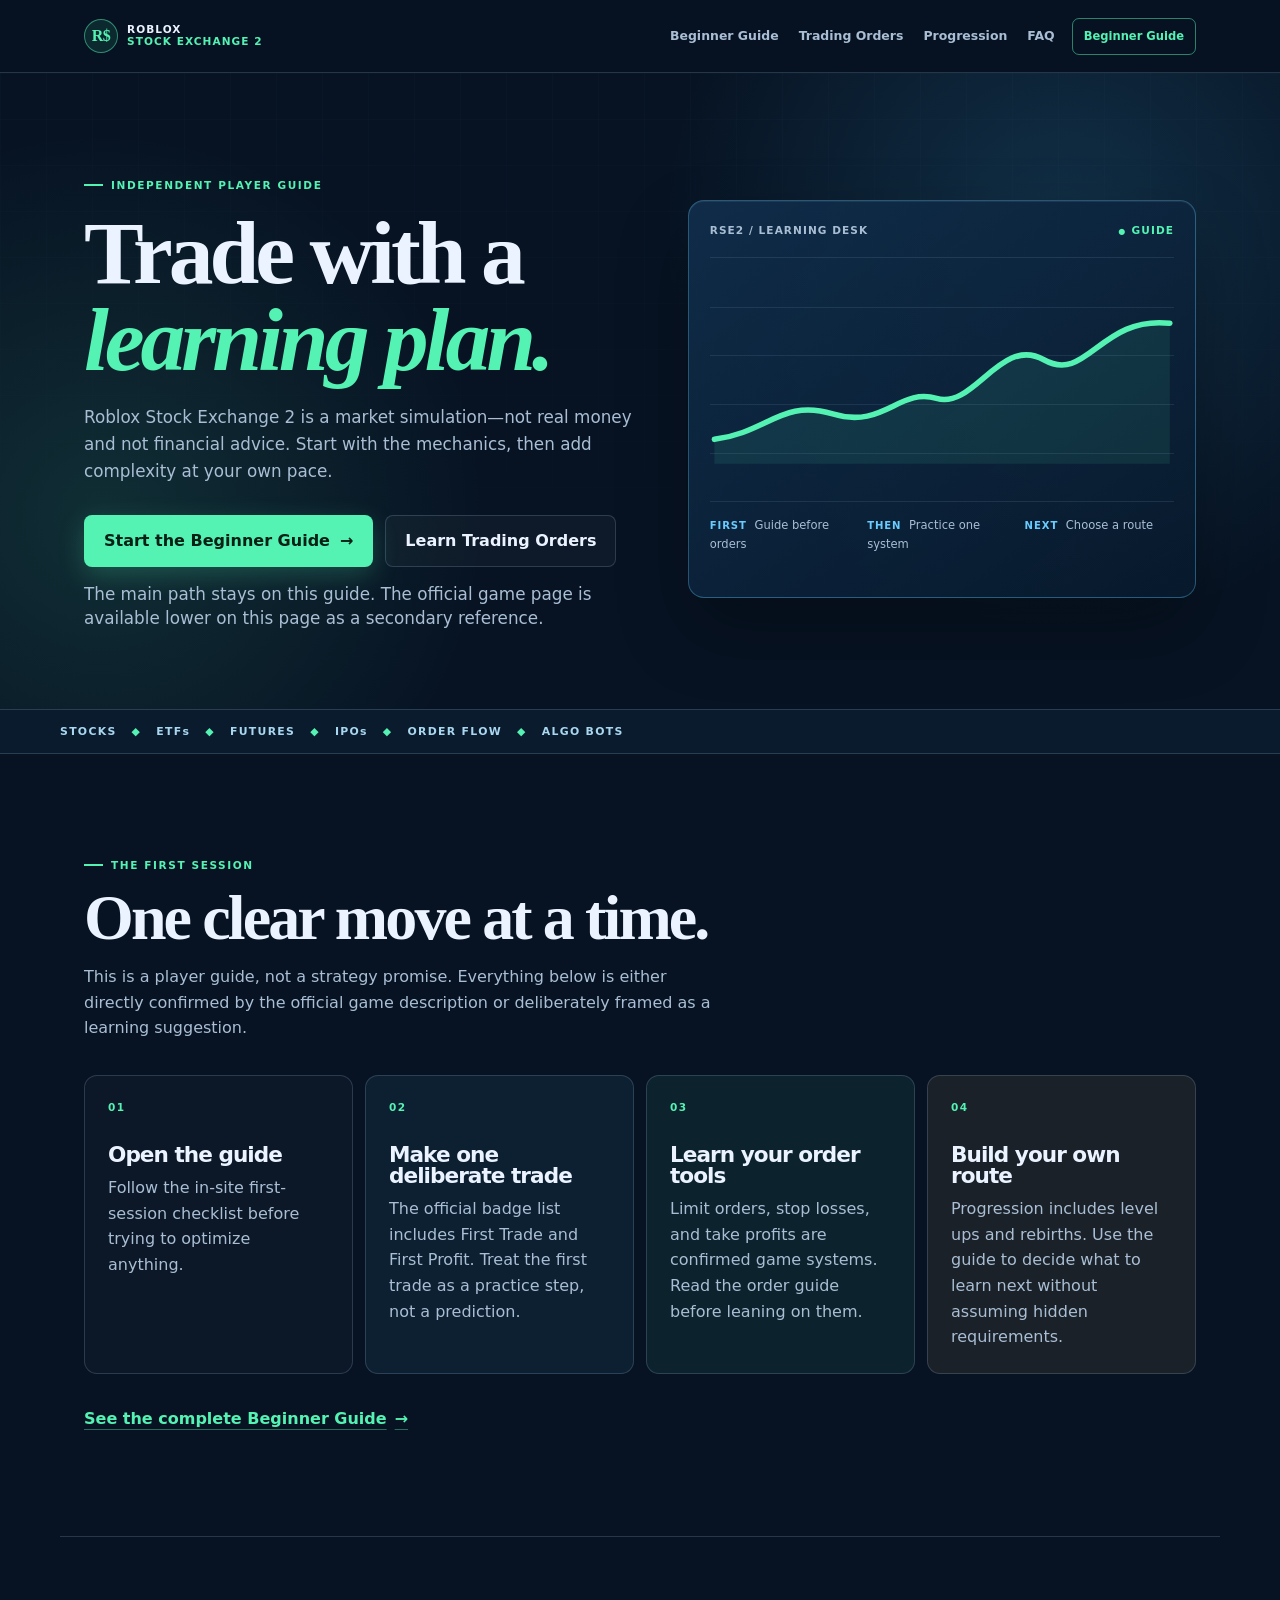
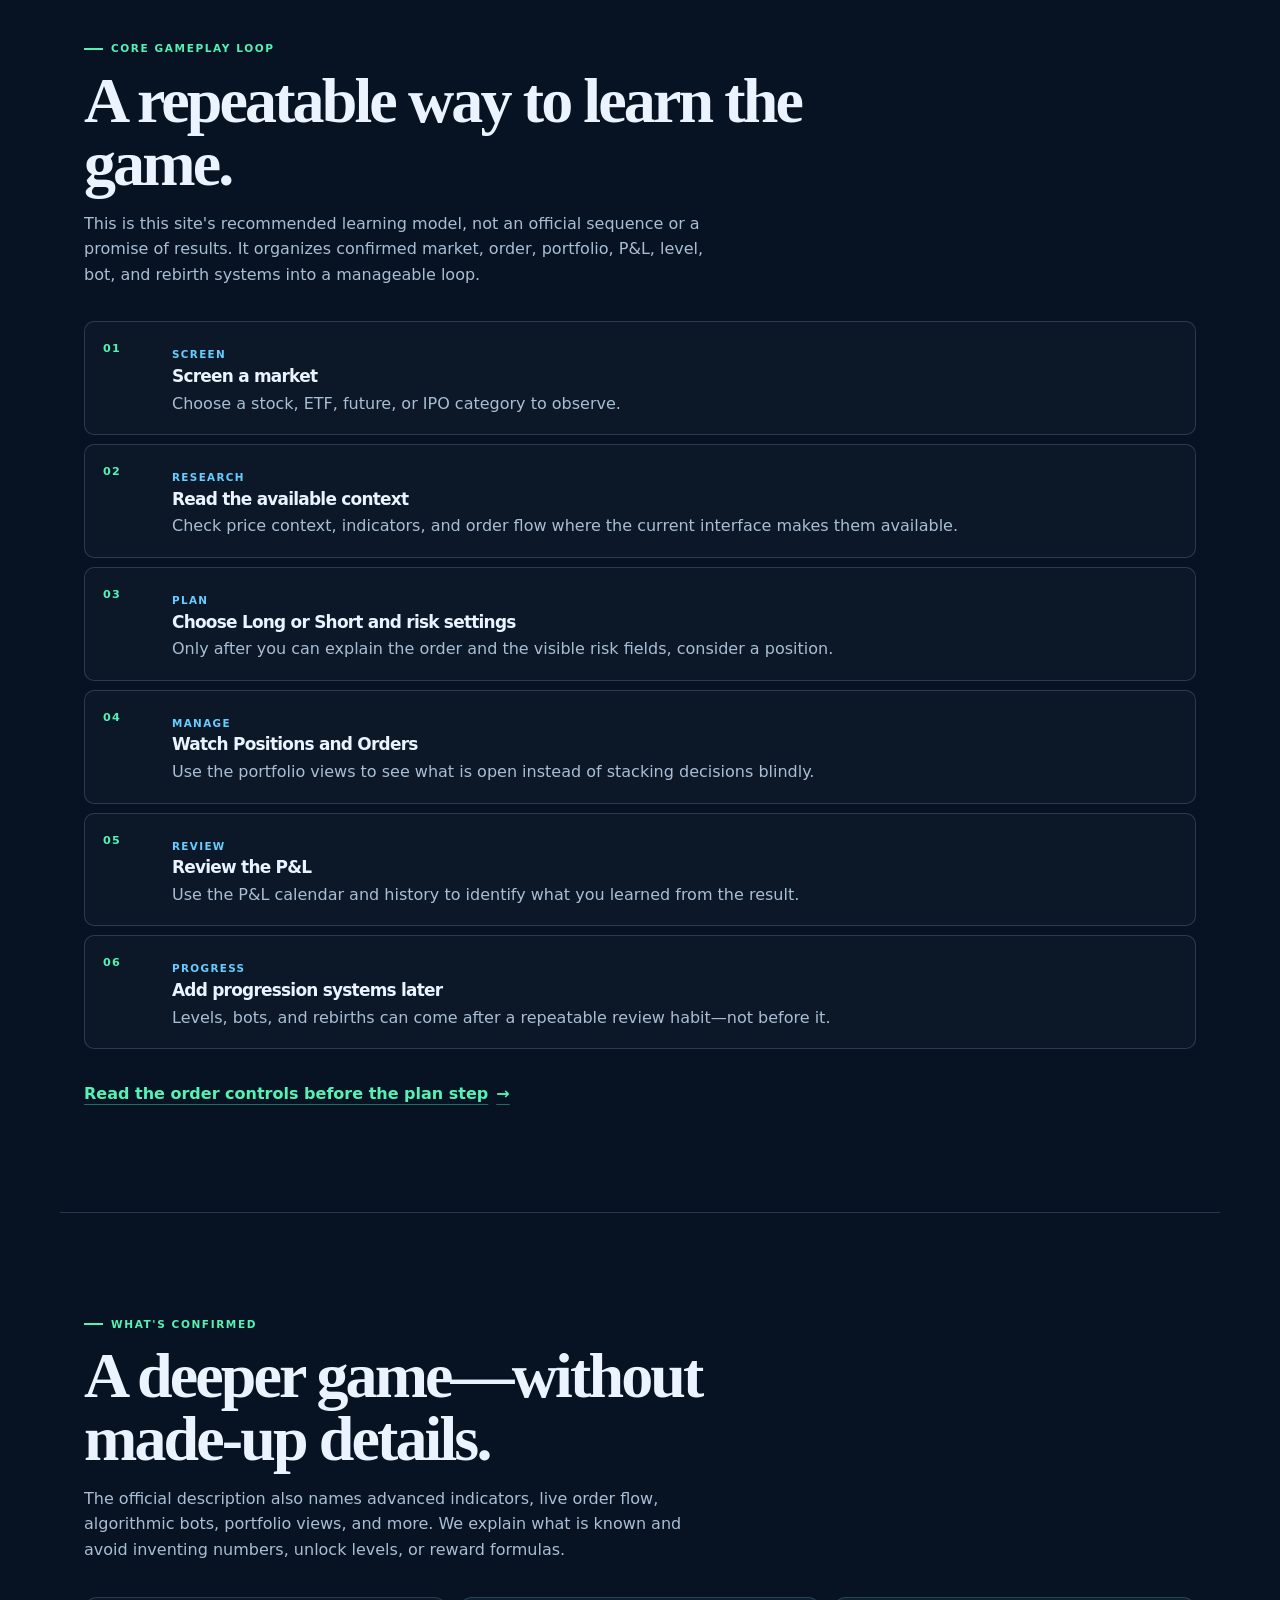
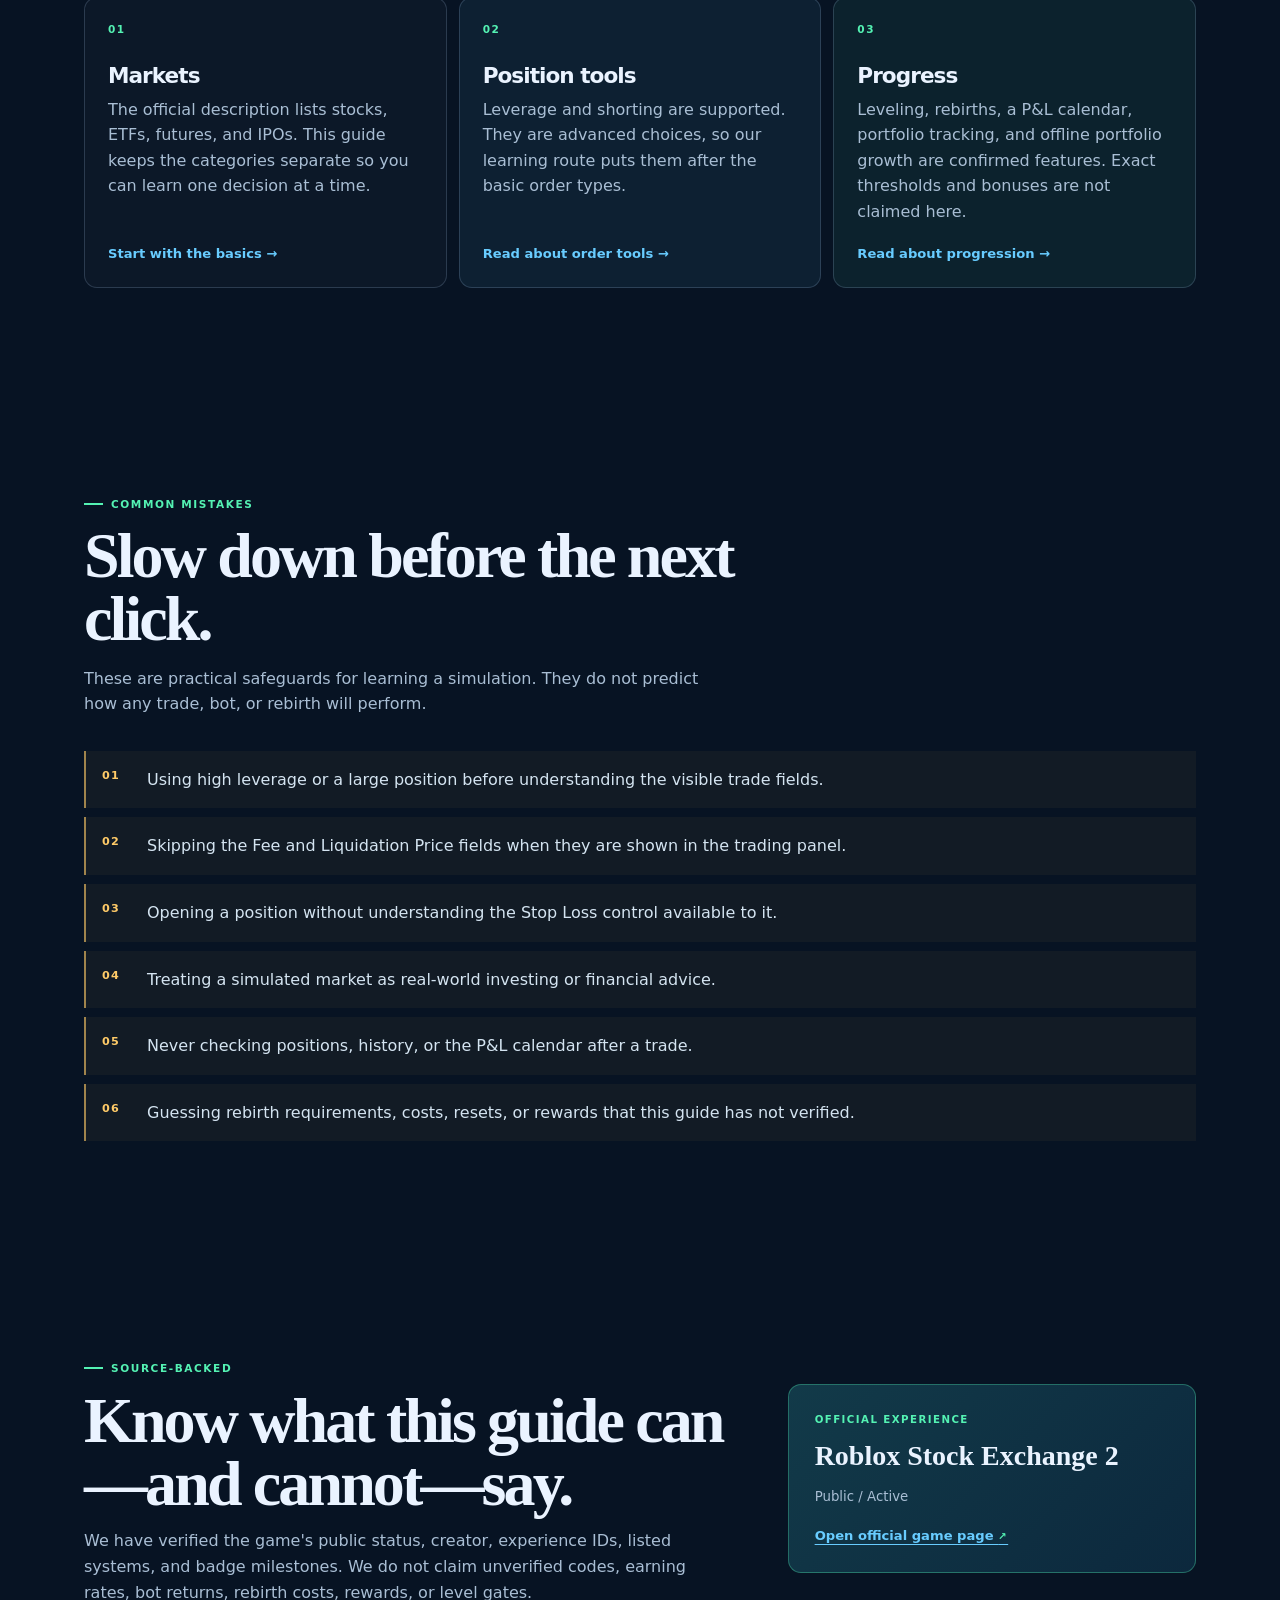
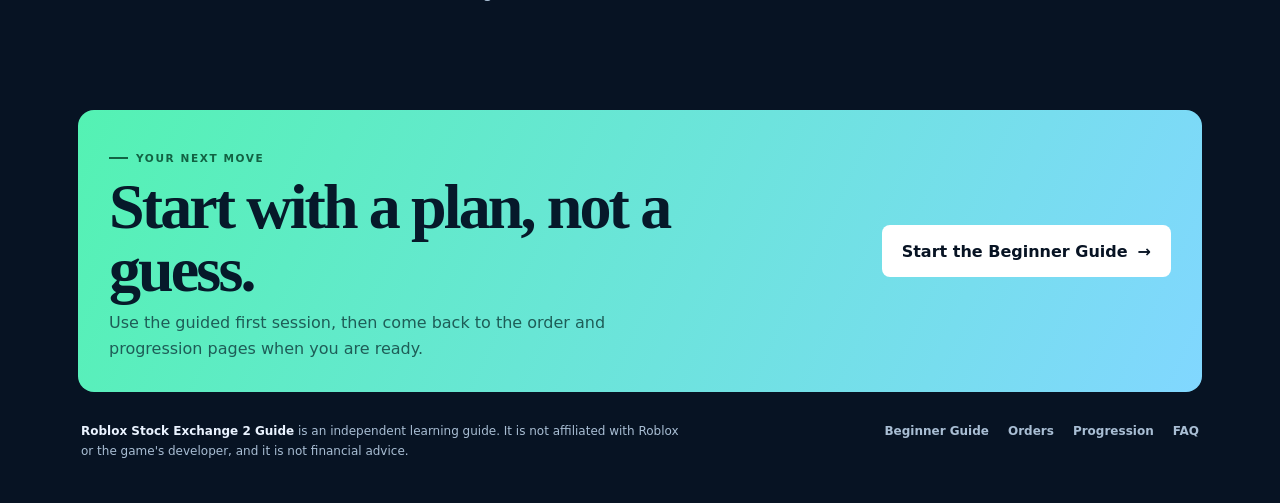
==== index.html @ a02fd295 "deploy: publish Roblox Stock Exchange 2 guide" ====
<!DOCTYPE html><html lang="en"><head><meta charSet="utf-8"/><meta name="viewport" content="width=device-width, initial-scale=1"/><link rel="stylesheet" href="/assets/index-B-H_meQC.css" data-rsc-css-href="/assets/index-B-H_meQC.css" data-precedence="vite-rsc/importer-resources"/><link rel="modulepreload" href="/assets/layout-segment-context-dLihdrq4.js" crossorigin=""/><link rel="modulepreload" href="/assets/rolldown-runtime-S-ySWqyJ.js" crossorigin=""/><link rel="modulepreload" href="/assets/index-DFy42BRo.js" crossorigin=""/><link rel="modulepreload" href="/assets/framework-XU8gKkFC.js" crossorigin=""/><link rel="modulepreload" href="/assets/link-BrLP1NxI.js" crossorigin=""/><link rel="modulepreload" href="/assets/query-BbOc3VB2.js" crossorigin=""/><title>Roblox Stock Exchange 2 Beginner Guide | RSE2 Guide</title><meta name="description" content="Learn the verified systems in Roblox Stock Exchange 2 through a clear, low-pressure first-session plan."/><meta name="application-name" content="Roblox Stock Exchange 2 Guide"/><meta property="og:title" content="Roblox Stock Exchange 2 Beginner Guide"/><meta property="og:description" content="Learn the verified systems in Roblox Stock Exchange 2 through a clear, low-pressure first-session plan."/><meta property="og:url" content="https://robloxstockexchange2.wiki/"/><meta property="og:site_name" content="Roblox Stock Exchange 2 Guide"/><meta property="og:type" content="website"/><meta property="og:image" content="https://robloxstockexchange2.wiki/og.png"/><meta property="og:image:width" content="1731"/><meta property="og:image:height" content="909"/><meta property="og:image:alt" content="Start with the Beginner Guide for Roblox Stock Exchange 2"/><meta name="twitter:card" content="summary_large_image"/><meta name="twitter:title" content="Roblox Stock Exchange 2 Beginner Guide"/><meta name="twitter:description" content="Learn the verified systems in Roblox Stock Exchange 2 through a clear, low-pressure first-session plan."/><meta name="twitter:image" content="https://robloxstockexchange2.wiki/og.png"/><link rel="canonical" href="https://robloxstockexchange2.wiki/"/><meta name="theme-color" content="#071323"/><meta name="color-scheme" content="dark"/><script>self.__VINEXT_RSC_PARAMS__={}</script><script>self.__VINEXT_RSC_NAV__={"pathname":"/","searchParams":[]}</script><link rel="modulepreload" href="/assets/index-DFy42BRo.js" />
</head><body><a class="skip-link" href="#main">Skip to content</a><header class="site-header"><div class="nav-wrap"><a href="/" class="brand"><span class="brand-mark" aria-hidden="true">R$</span><span>ROBLOX<br/><b>STOCK EXCHANGE 2</b></span></a><nav aria-label="Primary navigation"><a href="/beginner-guide">Beginner Guide</a><a href="/trading-orders">Trading Orders</a><a href="/progression-rebirth">Progression</a><a href="/faq">FAQ</a></nav><a href="/beginner-guide" class="nav-cta">Beginner Guide</a></div></header><main id="main"><section class="hero"><div class="hero-grid"><div class="hero-copy"><span class="eyebrow">INDEPENDENT PLAYER GUIDE</span><h1>Trade with a <em>learning plan.</em></h1><p>Roblox Stock Exchange 2 is a market simulation—not real money and not financial advice. Start with the mechanics, then add complexity at your own pace.</p><div class="hero-actions"><a href="/beginner-guide" class="button button-primary">Start the Beginner Guide <span aria-hidden="true">→</span></a><a href="/trading-orders" class="button button-ghost">Learn Trading Orders</a></div><p class="hero-note">The main path stays on this guide. The official game page is available lower on this page as a secondary reference.</p></div><div class="market-panel" aria-label="Guide roadmap"><div class="panel-head"><span>RSE2 / LEARNING DESK</span><span class="live-dot">GUIDE</span></div><div class="chart" aria-hidden="true"><i></i><i></i><i></i><i></i><i></i><svg viewBox="0 0 420 150" role="img" aria-label="Decorative rising line chart"><path d="M4 128 C52 122 65 91 111 105 S171 81 205 91 S263 34 302 56 S353 16 416 23" fill="none" stroke="currentColor" stroke-width="5" stroke-linecap="round"></path><path d="M4 128 C52 122 65 91 111 105 S171 81 205 91 S263 34 302 56 S353 16 416 23 L416 150 L4 150 Z" fill="currentColor" opacity=".09"></path></svg></div><div class="panel-stats"><span><b>FIRST</b> Guide before orders</span><span><b>THEN</b> Practice one system</span><span><b>NEXT</b> Choose a route</span></div></div></div><div class="hero-tape" aria-label="Confirmed game systems"><span>STOCKS</span><b>◆</b><span>ETFs</span><b>◆</b><span>FUTURES</span><b>◆</b><span>IPOs</span><b>◆</b><span>ORDER FLOW</span><b>◆</b><span>ALGO BOTS</span></div></section><section class="section intro-section"><div class="section-intro"><span class="eyebrow">THE FIRST SESSION</span><h2>One clear move at a time.</h2><p>This is a player guide, not a strategy promise. Everything below is either directly confirmed by the official game description or deliberately framed as a learning suggestion.</p></div><div class="steps-grid"><article class="step-card"><span>01</span><h3>Open the guide</h3><p>Follow the in-site first-session checklist before trying to optimize anything.</p></article><article class="step-card"><span>02</span><h3>Make one deliberate trade</h3><p>The official badge list includes First Trade and First Profit. Treat the first trade as a practice step, not a prediction.</p></article><article class="step-card"><span>03</span><h3>Learn your order tools</h3><p>Limit orders, stop losses, and take profits are confirmed game systems. Read the order guide before leaning on them.</p></article><article class="step-card"><span>04</span><h3>Build your own route</h3><p>Progression includes level ups and rebirths. Use the guide to decide what to learn next without assuming hidden requirements.</p></article></div><a href="/beginner-guide" class="text-link">See the complete Beginner Guide <span aria-hidden="true">→</span></a></section><section class="section core-loop"><div class="section-intro"><span class="eyebrow">CORE GAMEPLAY LOOP</span><h2>A repeatable way to learn the game.</h2><p>This is this site&#x27;s recommended learning model, not an official sequence or a promise of results. It organizes confirmed market, order, portfolio, P&amp;L, level, bot, and rebirth systems into a manageable loop.</p></div><ol class="loop-list"><li><span>01</span><div><b>Screen</b><h3>Screen a market</h3><p>Choose a stock, ETF, future, or IPO category to observe.</p></div></li><li><span>02</span><div><b>Research</b><h3>Read the available context</h3><p>Check price context, indicators, and order flow where the current interface makes them available.</p></div></li><li><span>03</span><div><b>Plan</b><h3>Choose Long or Short and risk settings</h3><p>Only after you can explain the order and the visible risk fields, consider a position.</p></div></li><li><span>04</span><div><b>Manage</b><h3>Watch Positions and Orders</h3><p>Use the portfolio views to see what is open instead of stacking decisions blindly.</p></div></li><li><span>05</span><div><b>Review</b><h3>Review the P&amp;L</h3><p>Use the P&amp;L calendar and history to identify what you learned from the result.</p></div></li><li><span>06</span><div><b>Progress</b><h3>Add progression systems later</h3><p>Levels, bots, and rebirths can come after a repeatable review habit—not before it.</p></div></li></ol><a href="/trading-orders" class="text-link">Read the order controls before the plan step <span aria-hidden="true">→</span></a></section><section class="section systems-section"><div class="section-intro"><span class="eyebrow">WHAT&#x27;S CONFIRMED</span><h2>A deeper game—without made-up details.</h2><p>The official description also names advanced indicators, live order flow, algorithmic bots, portfolio views, and more. We explain what is known and avoid inventing numbers, unlock levels, or reward formulas.</p></div><div class="systems-grid"><article class="system-card"><span class="system-index">0<!-- -->1</span><h3>Markets</h3><p>The official description lists stocks, ETFs, futures, and IPOs. This guide keeps the categories separate so you can learn one decision at a time.</p><a href="/beginner-guide">Start with the basics →</a></article><article class="system-card"><span class="system-index">0<!-- -->2</span><h3>Position tools</h3><p>Leverage and shorting are supported. They are advanced choices, so our learning route puts them after the basic order types.</p><a href="/trading-orders">Read about order tools →</a></article><article class="system-card"><span class="system-index">0<!-- -->3</span><h3>Progress</h3><p>Leveling, rebirths, a P&amp;L calendar, portfolio tracking, and offline portfolio growth are confirmed features. Exact thresholds and bonuses are not claimed here.</p><a href="/progression-rebirth">Read about progression →</a></article></div></section><section class="section mistakes-section"><div class="section-intro"><span class="eyebrow">COMMON MISTAKES</span><h2>Slow down before the next click.</h2><p>These are practical safeguards for learning a simulation. They do not predict how any trade, bot, or rebirth will perform.</p></div><ul class="mistake-list"><li><span>01</span>Using high leverage or a large position before understanding the visible trade fields.</li><li><span>02</span>Skipping the Fee and Liquidation Price fields when they are shown in the trading panel.</li><li><span>03</span>Opening a position without understanding the Stop Loss control available to it.</li><li><span>04</span>Treating a simulated market as real-world investing or financial advice.</li><li><span>05</span>Never checking positions, history, or the P&amp;L calendar after a trade.</li><li><span>06</span>Guessing rebirth requirements, costs, resets, or rewards that this guide has not verified.</li></ul></section><section class="section confidence"><div><span class="eyebrow">SOURCE-BACKED</span><h2>Know what this guide can—and cannot—say.</h2><p>We have verified the game&#x27;s public status, creator, experience IDs, listed systems, and badge milestones. We do not claim unverified codes, earning rates, bot returns, rebirth costs, rewards, or level gates.</p></div><div class="confidence-card"><span>OFFICIAL EXPERIENCE</span><b>Roblox Stock Exchange 2</b><small>Public / Active</small><a href="https://www.roblox.com/games/110527353762049/Roblox-Stock-Exchange-2" target="_blank" rel="noreferrer">Open official game page <span aria-hidden="true">↗</span></a></div></section></main><footer class="site-footer"><div class="footer-card"><div><span class="eyebrow">YOUR NEXT MOVE</span><h2>Start with a plan, not a guess.</h2><p>Use the guided first session, then come back to the order and progression pages when you are ready.</p></div><a href="/beginner-guide" class="button button-light">Start the Beginner Guide <span aria-hidden="true">→</span></a></div><div class="footer-bottom"><p><b>Roblox Stock Exchange 2 Guide</b> is an independent learning guide. It is not affiliated with Roblox or the game&#x27;s developer, and it is not financial advice.</p><nav aria-label="Footer navigation"><a href="/beginner-guide">Beginner Guide</a><a href="/trading-orders">Orders</a><a href="/progression-rebirth">Progression</a><a href="/faq">FAQ</a></nav></div></footer><script type="application/ld+json">{"@context":"https://schema.org","@type":"WebSite","name":"Roblox Stock Exchange 2 Guide","url":"https://robloxstockexchange2.wiki","description":"An independent player guide for Roblox Stock Exchange 2.","isAccessibleForFree":true}</script><script type="application/ld+json">{"@context":"https://schema.org","@type":"VideoGame","name":"Roblox Stock Exchange 2","url":"https://www.roblox.com/games/110527353762049/Roblox-Stock-Exchange-2","author":{"@type":"Organization","name":"Summit Productions Development"},"gamePlatform":"Roblox","dateCreated":"2026-07-13","description":"A Roblox market simulation featuring stocks, ETFs, futures, IPOs, trading orders, algorithmic bots, and progression systems."}</script><script id="_R_">import("/assets/index-DFy42BRo.js")</script></body></html><script>self.__VINEXT_RSC_CHUNKS__=self.__VINEXT_RSC_CHUNKS__||[];self.__VINEXT_RSC_CHUNKS__.push("2:I[\"c2747888630f\",[],\"default\",1]\n3:I[\"0b27ff6a27f4\",[],\"Children\",1]\n:HL[\"/assets/index-B-H_meQC.css\",\"style\"]\n")</script><script>self.__VINEXT_RSC_CHUNKS__=self.__VINEXT_RSC_CHUNKS__||[];self.__VINEXT_RSC_CHUNKS__.push("0:{\"__route\":\"route:/\",\"__interceptionContext\":null,\"__layoutIds\":[\"layout:/\"],\"__rootLayout\":\"/\",\"page:/\":\"$L1\",\"layout:/\":[[[[\"$\",\"link\",\"css:/assets/index-B-H_meQC.css\",{\"rel\":\"stylesheet\",\"precedence\":\"vite-rsc/importer-resources\",\"href\":\"/assets/index-B-H_meQC.css\",\"data-rsc-css-href\":\"/assets/index-B-H_meQC.css\"}],\"$undefined\"],[\"$\",\"html\",null,{\"lang\":\"en\",\"children\":[\"$\",\"body\",null,{\"children\":[[\"$\",\"a\",null,{\"className\":\"skip-link\",\"href\":\"#main\",\"children\":\"Skip to content\"}],[\"$\",\"header\",null,{\"className\":\"site-header\",\"children\":[\"$\",\"div\",null,{\"className\":\"nav-wrap\",\"children\":[[\"$\",\"$L2\",null,{\"className\":\"brand\",\"href\":\"/\",\"children\":[[\"$\",\"span\",null,{\"className\":\"brand-mark\",\"aria-hidden\":\"true\",\"children\":\"R$\"}],[\"$\",\"span\",null,{\"children\":[\"ROBLOX\",[\"$\",\"br\",null,{}],[\"$\",\"b\",null,{\"children\":\"STOCK EXCHANGE 2\"}]]}]]}],[\"$\",\"nav\",null,{\"aria-label\":\"Primary navigation\",\"children\":[[\"$\",\"$L2\",\"/beginner-guide\",{\"href\":\"/beginner-guide\",\"children\":\"Beginner Guide\"}],[\"$\",\"$L2\",\"/trading-orders\",{\"href\":\"/trading-orders\",\"children\":\"Trading Orders\"}],[\"$\",\"$L2\",\"/progression-rebirth\",{\"href\":\"/progression-rebirth\",\"children\":\"Progression\"}],[\"$\",\"$L2\",\"/faq\",{\"href\":\"/faq\",\"children\":\"FAQ\"}]]}],[\"$\",\"$L2\",null,{\"className\":\"nav-cta\",\"href\":\"/beginner-guide\",\"children\":\"Beginner Guide\"}]]}]}],[\"$\",\"main\",null,{\"id\":\"main\",\"children\":[\"$\",\"$L3\",null,{}]}],[\"$\",\"footer\",null,{\"className\":\"site-footer\",\"children\":[[\"$\",\"div\",null,{\"className\":\"footer-card\",\"children\":[[\"$\",\"div\",null,{\"children\":[[\"$\",\"span\",null,{\"className\":\"eyebrow\",\"children\":\"YOUR NEXT MOVE\"}],[\"$\",\"h2\",null,{\"children\":\"Start with a plan, not a guess.\"}],[\"$\",\"p\",null,{\"children\":\"Use the guided first session, then come back to the order and progression pages when you are ready.\"}]]}],[\"$\",\"$L2\",null,{\"className\":\"button button-light\",\"href\":\"/beginner-guide\",\"children\":[\"Start the Beginner Guide \",[\"$\",\"span\",null,{\"aria-hidden\":\"true\",\"children\":\"→\"}]]}]]}],[\"$\",\"div\",null,{\"className\":\"footer-bottom\",\"children\":[[\"$\",\"p\",null,{\"children\":[[\"$\",\"b\",null,{\"children\":\"Roblox Stock Exchange 2 Guide\"}],\" is an independent learning guide. It is not affiliated with Roblox or the game's developer, and it is not financial advice.\"]}],[\"$\",\"nav\",null,{\"aria-label\":\"Footer navigation\",\"children\":[[\"$\",\"$L2\",null,{\"href\":\"/beginner-guide\",\"children\":\"Beginner Guide\"}],[\"$\",\"$L2\",null,{\"href\":\"/trading-orders\",\"children\":\"Orders\"}],[\"$\",\"$L2\",null,{\"href\":\"/progression-rebirth\",\"children\":\"Progression\"}],[\"$\",\"$L2\",null,{\"href\":\"/faq\",\"children\":\"FAQ\"}]]}]]}]]}],[[\"$\",\"script\",\"0\",{\"type\":\"application/ld+json\",\"dangerouslySetInnerHTML\":{\"__html\":\"{\\\"@context\\\":\\\"https://schema.org\\\",\\\"@type\\\":\\\"WebSite\\\",\\\"name\\\":\\\"Roblox Stock Exchange 2 Guide\\\",\\\"url\\\":\\\"https://robloxstockexchange2.wiki\\\",\\\"description\\\":\\\"An independent player guide for Roblox Stock Exchange 2.\\\",\\\"isAccessibleForFree\\\":true}\"}}],[\"$\",\"script\",\"1\",{\"type\":\"application/ld+json\",\"dangerouslySetInnerHTML\":{\"__html\":\"{\\\"@context\\\":\\\"https://schema.org\\\",\\\"@type\\\":\\\"VideoGame\\\",\\\"name\\\":\\\"Roblox Stock Exchange 2\\\",\\\"url\\\":\\\"https://www.roblox.com/games/110527353762049/Roblox-Stock-Exchange-2\\\",\\\"author\\\":{\\\"@type\\\":\\\"Organization\\\",\\\"name\\\":\\\"Summit Productions Development\\\"},\\\"gamePlatform\\\":\\\"Roblox\\\",\\\"dateCreated\\\":\\\"2026-07-13\\\",\\\"description\\\":\\\"A Roblox market simulation featuring stocks, ETFs, futures, IPOs, trading orders, algorithmic bots, and progression systems.\\\"}\"}}]]]}]}]],null],\"route:/\":[[[\"$\",\"meta\",null,{\"charSet\":\"utf-8\"}],[[\"$\",\"title\",\"0\",{\"children\":\"Roblox Stock Exchange 2 Beginner Guide | RSE2 Guide\"}],[\"$\",\"meta\",\"1\",{\"name\":\"description\",\"content\":\"Learn the verified systems in Roblox Stock Exchange 2 through a clear, low-pressure first-session plan.\"}],[\"$\",\"meta\",\"2\",{\"name\":\"application-name\",\"content\":\"Roblox Stock Exchange 2 Guide\"}],[\"$\",\"meta\",\"3\",{\"property\":\"og:title\",\"content\":\"Roblox Stock Exchange 2 Beginner Guide\"}],[\"$\",\"meta\",\"4\",{\"property\":\"og:description\",\"content\":\"Learn the verified systems in Roblox Stock Exchange 2 through a clear, low-pressure first-session plan.\"}],[\"$\",\"meta\",\"5\",{\"property\":\"og:url\",\"content\":\"https://robloxstockexchange2.wiki/\"}],[\"$\",\"meta\",\"6\",{\"property\":\"og:site_name\",\"content\":\"Roblox Stock Exchange 2 Guide\"}],[\"$\",\"meta\",\"7\",{\"property\":\"og:type\",\"content\":\"website\"}],\"$L4\",\"$L5\",\"$L6\",\"$L7\",\"$L8\",\"$L9\",\"$La\",\"$Lb\",\"$Lc\"],\"$Ld\"],\"$Le\"],\"__layoutFlags\":{\"layout:/\":\"s\"},\"__artifactCompatibility\":{\"schemaVersion\":1,\"graphVersion\":\"app-route-graph:4uhn5s1wvoptc\",\"deploymentVersion\":\"f19f5a49-bb04-4878-ae91-dbf92c32213a\",\"appElementsSchemaVersion\":1,\"rscPayloadSchemaVersion\":1,\"rootBoundaryId\":\"/\",\"renderEpoch\":null}}\n")</script><script>self.__VINEXT_RSC_CHUNKS__=self.__VINEXT_RSC_CHUNKS__||[];self.__VINEXT_RSC_CHUNKS__.push("f:I[\"88294e2f5cf0\",[],\"LayoutSegmentProvider\",1]\n10:I[\"0b27ff6a27f4\",[],\"Slot\",1]\n11:I[\"9cbabee1d6f8\",[],\"RedirectBoundary\",1]\n4:[\"$\",\"meta\",\"8\",{\"property\":\"og:image\",\"content\":\"https://robloxstockexchange2.wiki/og.png\"}]\n5:[\"$\",\"meta\",\"9\",{\"property\":\"og:image:width\",\"content\":\"1731\"}]\n6:[\"$\",\"meta\",\"10\",{\"property\":\"og:image:height\",\"content\":\"909\"}]\n7:[\"$\",\"meta\",\"11\",{\"property\":\"og:image:alt\",\"content\":\"Start with the Beginner Guide for Roblox Stock Exchange 2\"}]\n8:[\"$\",\"meta\",\"12\",{\"name\":\"twitter:card\",\"content\":\"summary_large_image\"}]\n9:[\"$\",\"meta\",\"13\",{\"name\":\"twitter:title\",\"content\":\"Roblox Stock Exchange 2 Beginner Guide\"}]\na:[\"$\",\"meta\",\"14\",{\"name\":\"twitter:description\",\"content\":\"Learn the verified systems in Roblox Stock Exchange 2 through a clear, low-pressure first-session plan.\"}]\nb:[\"$\",\"meta\",\"15\",{\"name\":\"twitter:image\",\"content\":\"https://robloxstockexchange2.wiki/og.png\"}]\nc:[\"$\",\"link\",\"16\",{\"rel\":\"canonical\",\"href\":\"https://robloxstockexchange2.wiki/\"}]\nd:[[\"$\",\"meta\",\"0\",{\"name\":\"viewport\",\"content\":\"width=device-width, initial-scale=1\"}],[\"$\",\"meta\",\"1\",{\"name\":\"theme-color\",\"content\":\"#071323\"}],[\"$\",\"meta\",\"2\",{\"name\":\"color-scheme\",\"content\":\"dark\"}]]\ne:[\"$\",\"$Lf\",null,{\"segmentMap\":{\"children\":[]},\"children\":[\"$\",\"$L10\",null,{\"id\":\"layout:/\",\"parallelSlots\":\"$undefined\",\"children\":[\"$\",\"$L11\",null,{\"children\":[\"$\",\"$Lf\",null,{\"segmentMap\":{\"children\":[]},\"children\":[\"$\",\"$L10\",null,{\"id\":\"page:/\"}]}]}]}]}]\n")</script><script>self.__VINEXT_RSC_CHUNKS__=self.__VINEXT_RSC_CHUNKS__||[];self.__VINEXT_RSC_CHUNKS__.push("1:[[\"$\",\"section\",null,{\"className\":\"hero\",\"children\":[[\"$\",\"div\",null,{\"className\":\"hero-grid\",\"children\":[[\"$\",\"div\",null,{\"className\":\"hero-copy\",\"children\":[[\"$\",\"span\",null,{\"className\":\"eyebrow\",\"children\":\"INDEPENDENT PLAYER GUIDE\"}],[\"$\",\"h1\",null,{\"children\":[\"Trade with a \",[\"$\",\"em\",null,{\"children\":\"learning plan.\"}]]}],[\"$\",\"p\",null,{\"children\":\"Roblox Stock Exchange 2 is a market simulation—not real money and not financial advice. Start with the mechanics, then add complexity at your own pace.\"}],[\"$\",\"div\",null,{\"className\":\"hero-actions\",\"children\":[[\"$\",\"$L2\",null,{\"className\":\"button button-primary\",\"href\":\"/beginner-guide\",\"children\":[\"Start the Beginner Guide \",[\"$\",\"span\",null,{\"aria-hidden\":\"true\",\"children\":\"→\"}]]}],[\"$\",\"$L2\",null,{\"className\":\"button button-ghost\",\"href\":\"/trading-orders\",\"children\":\"Learn Trading Orders\"}]]}],[\"$\",\"p\",null,{\"className\":\"hero-note\",\"children\":\"The main path stays on this guide. The official game page is available lower on this page as a secondary reference.\"}]]}],[\"$\",\"div\",null,{\"className\":\"market-panel\",\"aria-label\":\"Guide roadmap\",\"children\":[[\"$\",\"div\",null,{\"className\":\"panel-head\",\"children\":[[\"$\",\"span\",null,{\"children\":\"RSE2 / LEARNING DESK\"}],[\"$\",\"span\",null,{\"className\":\"live-dot\",\"children\":\"GUIDE\"}]]}],[\"$\",\"div\",null,{\"className\":\"chart\",\"aria-hidden\":\"true\",\"children\":[[\"$\",\"i\",null,{}],[\"$\",\"i\",null,{}],[\"$\",\"i\",null,{}],[\"$\",\"i\",null,{}],[\"$\",\"i\",null,{}],[\"$\",\"svg\",null,{\"viewBox\":\"0 0 420 150\",\"role\":\"img\",\"aria-label\":\"Decorative rising line chart\",\"children\":[[\"$\",\"path\",null,{\"d\":\"M4 128 C52 122 65 91 111 105 S171 81 205 91 S263 34 302 56 S353 16 416 23\",\"fill\":\"none\",\"stroke\":\"currentColor\",\"strokeWidth\":\"5\",\"strokeLinecap\":\"round\"}],[\"$\",\"path\",null,{\"d\":\"M4 128 C52 122 65 91 111 105 S171 81 205 91 S263 34 302 56 S353 16 416 23 L416 150 L4 150 Z\",\"fill\":\"currentColor\",\"opacity\":\".09\"}]]}]]}],[\"$\",\"div\",null,{\"className\":\"panel-stats\",\"children\":[[\"$\",\"span\",null,{\"children\":[[\"$\",\"b\",null,{\"children\":\"FIRST\"}],\" Guide before orders\"]}],[\"$\",\"span\",null,{\"children\":[[\"$\",\"b\",null,{\"children\":\"THEN\"}],\" Practice one system\"]}],[\"$\",\"span\",null,{\"children\":[[\"$\",\"b\",null,{\"children\":\"NEXT\"}],\" Choose a route\"]}]]}]]}]]}],[\"$\",\"div\",null,{\"className\":\"hero-tape\",\"aria-label\":\"Confirmed game systems\",\"children\":[[\"$\",\"span\",null,{\"children\":\"STOCKS\"}],[\"$\",\"b\",null,{\"children\":\"◆\"}],[\"$\",\"span\",null,{\"children\":\"ETFs\"}],[\"$\",\"b\",null,{\"children\":\"◆\"}],[\"$\",\"span\",null,{\"children\":\"FUTURES\"}],[\"$\",\"b\",null,{\"children\":\"◆\"}],[\"$\",\"span\",null,{\"children\":\"IPOs\"}],[\"$\",\"b\",null,{\"children\":\"◆\"}],[\"$\",\"span\",null,{\"children\":\"ORDER FLOW\"}],[\"$\",\"b\",null,{\"children\":\"◆\"}],[\"$\",\"span\",null,{\"children\":\"ALGO BOTS\"}]]}]]}],[\"$\",\"section\",null,{\"className\":\"section intro-section\",\"children\":[[\"$\",\"div\",null,{\"className\":\"section-intro\",\"children\":[[\"$\",\"span\",null,{\"className\":\"eyebrow\",\"children\":\"THE FIRST SESSION\"}],[\"$\",\"h2\",null,{\"children\":\"One clear move at a time.\"}],[\"$\",\"p\",null,{\"children\":\"This is a player guide, not a strategy promise. Everything below is either directly confirmed by the official game description or deliberately framed as a learning suggestion.\"}]]}],[\"$\",\"div\",null,{\"className\":\"steps-grid\",\"children\":[[\"$\",\"article\",\"01\",{\"className\":\"step-card\",\"children\":[[\"$\",\"span\",null,{\"children\":\"01\"}],[\"$\",\"h3\",null,{\"children\":\"Open the guide\"}],[\"$\",\"p\",null,{\"children\":\"Follow the in-site first-session checklist before trying to optimize anything.\"}]]}],[\"$\",\"article\",\"02\",{\"className\":\"step-card\",\"children\":[[\"$\",\"span\",null,{\"children\":\"02\"}],[\"$\",\"h3\",null,{\"children\":\"Make one deliberate trade\"}],[\"$\",\"p\",null,{\"children\":\"The official badge list includes First Trade and First Profit. Treat the first trade as a practice step, not a prediction.\"}]]}],[\"$\",\"article\",\"03\",{\"className\":\"step-card\",\"children\":[[\"$\",\"span\",null,{\"children\":\"03\"}],[\"$\",\"h3\",null,{\"children\":\"Learn your order tools\"}],[\"$\",\"p\",null,{\"children\":\"Limit orders, stop losses, and take profits are confirmed game systems. Read the order guide before leaning on them.\"}]]}],[\"$\",\"article\",\"04\",{\"className\":\"step-card\",\"children\":[[\"$\",\"span\",null,{\"children\":\"04\"}],[\"$\",\"h3\",null,{\"children\":\"Build your own route\"}],[\"$\",\"p\",null,{\"children\":\"Progression includes level ups and rebirths. Use the guide to decide what to learn next without assuming hidden requirements.\"}]]}]]}],[\"$\",\"$L2\",null,{\"className\":\"text-link\",\"href\":\"/beginner-guide\",\"children\":[\"See the complete Beginner Guide \",\"$L12\"]}]]}],\"$L13\",\"$L14\",\"$L15\",\"$L16\"]\n")</script><script>self.__VINEXT_RSC_CHUNKS__=self.__VINEXT_RSC_CHUNKS__||[];self.__VINEXT_RSC_CHUNKS__.push("12:[\"$\",\"span\",null,{\"aria-hidden\":\"true\",\"children\":\"→\"}]\n")</script><script>self.__VINEXT_RSC_CHUNKS__=self.__VINEXT_RSC_CHUNKS__||[];self.__VINEXT_RSC_CHUNKS__.push("13:[\"$\",\"section\",null,{\"className\":\"section core-loop\",\"children\":[[\"$\",\"div\",null,{\"className\":\"section-intro\",\"children\":[[\"$\",\"span\",null,{\"className\":\"eyebrow\",\"children\":\"CORE GAMEPLAY LOOP\"}],[\"$\",\"h2\",null,{\"children\":\"A repeatable way to learn the game.\"}],[\"$\",\"p\",null,{\"children\":\"This is this site's recommended learning model, not an official sequence or a promise of results. It organizes confirmed market, order, portfolio, P\u0026L, level, bot, and rebirth systems into a manageable loop.\"}]]}],[\"$\",\"ol\",null,{\"className\":\"loop-list\",\"children\":[[\"$\",\"li\",\"Screen a market\",{\"children\":[[\"$\",\"span\",null,{\"children\":\"01\"}],[\"$\",\"div\",null,{\"children\":[[\"$\",\"b\",null,{\"children\":\"Screen\"}],[\"$\",\"h3\",null,{\"children\":\"Screen a market\"}],[\"$\",\"p\",null,{\"children\":\"Choose a stock, ETF, future, or IPO category to observe.\"}]]}]]}],[\"$\",\"li\",\"Read the available context\",{\"children\":[[\"$\",\"span\",null,{\"children\":\"02\"}],[\"$\",\"div\",null,{\"children\":[[\"$\",\"b\",null,{\"children\":\"Research\"}],[\"$\",\"h3\",null,{\"children\":\"Read the available context\"}],[\"$\",\"p\",null,{\"children\":\"Check price context, indicators, and order flow where the current interface makes them available.\"}]]}]]}],[\"$\",\"li\",\"Choose Long or Short and risk settings\",{\"children\":[[\"$\",\"span\",null,{\"children\":\"03\"}],[\"$\",\"div\",null,{\"children\":[[\"$\",\"b\",null,{\"children\":\"Plan\"}],[\"$\",\"h3\",null,{\"children\":\"Choose Long or Short and risk settings\"}],[\"$\",\"p\",null,{\"children\":\"Only after you can explain the order and the visible risk fields, consider a position.\"}]]}]]}],[\"$\",\"li\",\"Watch Positions and Orders\",{\"children\":[[\"$\",\"span\",null,{\"children\":\"04\"}],[\"$\",\"div\",null,{\"children\":[[\"$\",\"b\",null,{\"children\":\"Manage\"}],[\"$\",\"h3\",null,{\"children\":\"Watch Positions and Orders\"}],[\"$\",\"p\",null,{\"children\":\"Use the portfolio views to see what is open instead of stacking decisions blindly.\"}]]}]]}],[\"$\",\"li\",\"Review the P\u0026L\",{\"children\":[[\"$\",\"span\",null,{\"children\":\"05\"}],[\"$\",\"div\",null,{\"children\":[[\"$\",\"b\",null,{\"children\":\"Review\"}],[\"$\",\"h3\",null,{\"children\":\"Review the P\u0026L\"}],[\"$\",\"p\",null,{\"children\":\"Use the P\u0026L calendar and history to identify what you learned from the result.\"}]]}]]}],[\"$\",\"li\",\"Add progression systems later\",{\"children\":[[\"$\",\"span\",null,{\"children\":\"06\"}],[\"$\",\"div\",null,{\"children\":[[\"$\",\"b\",null,{\"children\":\"Progress\"}],[\"$\",\"h3\",null,{\"children\":\"Add progression systems later\"}],[\"$\",\"p\",null,{\"children\":\"Levels, bots, and rebirths can come after a repeatable review habit—not before it.\"}]]}]]}]]}],[\"$\",\"$L2\",null,{\"className\":\"text-link\",\"href\":\"/trading-orders\",\"children\":[\"Read the order controls before the plan step \",[\"$\",\"span\",null,{\"aria-hidden\":\"true\",\"children\":\"→\"}]]}]]}]\n")</script><script>self.__VINEXT_RSC_CHUNKS__=self.__VINEXT_RSC_CHUNKS__||[];self.__VINEXT_RSC_CHUNKS__.push("14:[\"$\",\"section\",null,{\"className\":\"section systems-section\",\"children\":[[\"$\",\"div\",null,{\"className\":\"section-intro\",\"children\":[[\"$\",\"span\",null,{\"className\":\"eyebrow\",\"children\":\"WHAT'S CONFIRMED\"}],[\"$\",\"h2\",null,{\"children\":\"A deeper game—without made-up details.\"}],[\"$\",\"p\",null,{\"children\":\"The official description also names advanced indicators, live order flow, algorithmic bots, portfolio views, and more. We explain what is known and avoid inventing numbers, unlock levels, or reward formulas.\"}]]}],[\"$\",\"div\",null,{\"className\":\"systems-grid\",\"children\":[[\"$\",\"article\",\"Markets\",{\"className\":\"system-card\",\"children\":[[\"$\",\"span\",null,{\"className\":\"system-index\",\"children\":[\"0\",1]}],[\"$\",\"h3\",null,{\"children\":\"Markets\"}],[\"$\",\"p\",null,{\"children\":\"The official description lists stocks, ETFs, futures, and IPOs. This guide keeps the categories separate so you can learn one decision at a time.\"}],[\"$\",\"$L2\",null,{\"href\":\"/beginner-guide\",\"children\":\"Start with the basics →\"}]]}],[\"$\",\"article\",\"Position tools\",{\"className\":\"system-card\",\"children\":[[\"$\",\"span\",null,{\"className\":\"system-index\",\"children\":[\"0\",2]}],[\"$\",\"h3\",null,{\"children\":\"Position tools\"}],[\"$\",\"p\",null,{\"children\":\"Leverage and shorting are supported. They are advanced choices, so our learning route puts them after the basic order types.\"}],[\"$\",\"$L2\",null,{\"href\":\"/trading-orders\",\"children\":\"Read about order tools →\"}]]}],[\"$\",\"article\",\"Progress\",{\"className\":\"system-card\",\"children\":[[\"$\",\"span\",null,{\"className\":\"system-index\",\"children\":[\"0\",3]}],[\"$\",\"h3\",null,{\"children\":\"Progress\"}],[\"$\",\"p\",null,{\"children\":\"Leveling, rebirths, a P\u0026L calendar, portfolio tracking, and offline portfolio growth are confirmed features. Exact thresholds and bonuses are not claimed here.\"}],[\"$\",\"$L2\",null,{\"href\":\"/progression-rebirth\",\"children\":\"Read about progression →\"}]]}]]}]]}]\n")</script><script>self.__VINEXT_RSC_CHUNKS__=self.__VINEXT_RSC_CHUNKS__||[];self.__VINEXT_RSC_CHUNKS__.push("15:[\"$\",\"section\",null,{\"className\":\"section mistakes-section\",\"children\":[[\"$\",\"div\",null,{\"className\":\"section-intro\",\"children\":[[\"$\",\"span\",null,{\"className\":\"eyebrow\",\"children\":\"COMMON MISTAKES\"}],[\"$\",\"h2\",null,{\"children\":\"Slow down before the next click.\"}],[\"$\",\"p\",null,{\"children\":\"These are practical safeguards for learning a simulation. They do not predict how any trade, bot, or rebirth will perform.\"}]]}],[\"$\",\"ul\",null,{\"className\":\"mistake-list\",\"children\":[[\"$\",\"li\",\"Using high leverage or a large position before understanding the visible trade fields.\",{\"children\":[[\"$\",\"span\",null,{\"children\":\"01\"}],\"Using high leverage or a large position before understanding the visible trade fields.\"]}],[\"$\",\"li\",\"Skipping the Fee and Liquidation Price fields when they are shown in the trading panel.\",{\"children\":[[\"$\",\"span\",null,{\"children\":\"02\"}],\"Skipping the Fee and Liquidation Price fields when they are shown in the trading panel.\"]}],[\"$\",\"li\",\"Opening a position without understanding the Stop Loss control available to it.\",{\"children\":[[\"$\",\"span\",null,{\"children\":\"03\"}],\"Opening a position without understanding the Stop Loss control available to it.\"]}],[\"$\",\"li\",\"Treating a simulated market as real-world investing or financial advice.\",{\"children\":[[\"$\",\"span\",null,{\"children\":\"04\"}],\"Treating a simulated market as real-world investing or financial advice.\"]}],[\"$\",\"li\",\"Never checking positions, history, or the P\u0026L calendar after a trade.\",{\"children\":[[\"$\",\"span\",null,{\"children\":\"05\"}],\"Never checking positions, history, or the P\u0026L calendar after a trade.\"]}],[\"$\",\"li\",\"Guessing rebirth requirements, costs, resets, or rewards that this guide has not verified.\",{\"children\":[[\"$\",\"span\",null,{\"children\":\"06\"}],\"Guessing rebirth requirements, costs, resets, or rewards that this guide has not verified.\"]}]]}]]}]\n")</script><script>self.__VINEXT_RSC_CHUNKS__=self.__VINEXT_RSC_CHUNKS__||[];self.__VINEXT_RSC_CHUNKS__.push("16:[\"$\",\"section\",null,{\"className\":\"section confidence\",\"children\":[[\"$\",\"div\",null,{\"children\":[[\"$\",\"span\",null,{\"className\":\"eyebrow\",\"children\":\"SOURCE-BACKED\"}],[\"$\",\"h2\",null,{\"children\":\"Know what this guide can—and cannot—say.\"}],[\"$\",\"p\",null,{\"children\":\"We have verified the game's public status, creator, experience IDs, listed systems, and badge milestones. We do not claim unverified codes, earning rates, bot returns, rebirth costs, rewards, or level gates.\"}]]}],[\"$\",\"div\",null,{\"className\":\"confidence-card\",\"children\":[[\"$\",\"span\",null,{\"children\":\"OFFICIAL EXPERIENCE\"}],[\"$\",\"b\",null,{\"children\":\"Roblox Stock Exchange 2\"}],[\"$\",\"small\",null,{\"children\":\"Public / Active\"}],[\"$\",\"a\",null,{\"href\":\"https://www.roblox.com/games/110527353762049/Roblox-Stock-Exchange-2\",\"target\":\"_blank\",\"rel\":\"noreferrer\",\"children\":[\"Open official game page \",[\"$\",\"span\",null,{\"aria-hidden\":\"true\",\"children\":\"↗\"}]]}]]}]]}]\n")</script><script>self.__VINEXT_RSC_DONE__=true</script>
---- assets/index-B-H_meQC.css ----
:root{--ink:#eaf3ff;--night:#071323;--night-2:#0b1c30;--panel:#0d243d;--panel-2:#102d4a;--line:#b6d8ff2e;--muted:#a9bed4;--mint:#54f2b3;--mint-dark:#1db77c;--cyan:#68ccff;--amber:#ffcb68;--max:1160px}*{box-sizing:border-box}html{scroll-behavior:smooth;scroll-padding-top:84px}body{color:var(--ink);background:var(--night);margin:0;font-family:Inter,ui-sans-serif,system-ui,-apple-system,BlinkMacSystemFont,Segoe UI,sans-serif;line-height:1.6}a{color:inherit;text-decoration:none}p{color:var(--muted);margin:0}h1,h2,h3{letter-spacing:-.045em;margin:0;line-height:.98}h1,h2{font-family:Georgia,Times New Roman,serif}h1{font-size:clamp(3.45rem,10vw,7.25rem)}h2{font-size:clamp(2.35rem,5vw,4.25rem)}h3{font-size:1.35rem}:where(a,summary):focus-visible{outline:3px solid var(--amber);outline-offset:4px;border-radius:5px}.skip-link{z-index:1000;color:var(--night);background:var(--amber);border-radius:7px;padding:.72rem 1rem;font-weight:800;position:fixed;top:-4rem;left:1rem}.skip-link:focus{top:1rem}.site-header{z-index:50;border-bottom:1px solid var(--line);-webkit-backdrop-filter:blur(16px);backdrop-filter:blur(16px);background:#071323e6;position:sticky;top:0}.nav-wrap{width:min(var(--max), 100%);align-items:center;gap:17px;min-height:72px;margin:auto;padding:0 18px;display:flex}.brand{letter-spacing:.1em;align-items:center;gap:9px;margin-right:auto;font-size:.66rem;font-weight:800;line-height:1.1;display:inline-flex}.brand b{color:var(--mint)}.brand-mark{width:34px;height:34px;color:var(--mint);letter-spacing:-.04em;background:#54f2b31a;border:1px solid #54f2b380;border-radius:50%;place-items:center;font-family:Georgia,serif;font-size:1rem;display:grid}.nav-wrap nav{gap:20px;display:none}.nav-wrap nav a{color:var(--muted);font-size:.78rem;font-weight:750}.nav-wrap nav a:hover{color:var(--mint)}.nav-cta{min-height:37px;color:var(--mint);white-space:nowrap;border:1px solid #54f2b380;border-radius:7px;align-items:center;padding:0 11px;font-size:.72rem;font-weight:850;display:inline-flex}.nav-cta:hover{background:#54f2b31f}.hero{background:radial-gradient(circle at 83% 23%, #46c4ff29, transparent 25rem), radial-gradient(circle at 8% 65%, #54f2b31f, transparent 24rem), var(--night);position:relative;overflow:hidden}.hero:before{content:"";pointer-events:none;opacity:.34;background-image:linear-gradient(#aadcff0d 1px,#0000 1px),linear-gradient(90deg,#aadcff0d 1px,#0000 1px);background-size:46px 46px;position:absolute;inset:0;-webkit-mask-image:linear-gradient(#000,#0000 85%);mask-image:linear-gradient(#000,#0000 85%)}.hero-grid{z-index:1;width:min(var(--max), 100%);align-items:center;gap:42px;min-height:620px;margin:auto;padding:76px 18px 52px;display:grid;position:relative}.eyebrow{color:var(--mint);letter-spacing:.15em;text-transform:uppercase;align-items:center;gap:8px;font-size:.66rem;font-weight:900;line-height:1.2;display:inline-flex}.eyebrow:before{content:"";background:currentColor;width:19px;height:2px}.hero h1{max-width:720px;margin:15px 0 20px}.hero h1 em{color:var(--mint);font-style:italic}.hero-copy>p{max-width:590px;font-size:1.05rem}.hero-actions{flex-direction:column;gap:12px;margin:30px 0 15px;display:flex}.button{border:1px solid #0000;border-radius:8px;justify-content:center;align-items:center;gap:10px;min-height:52px;padding:0 19px;font-weight:900;transition:transform .2s,box-shadow .2s,background .2s;display:inline-flex}.button:hover{transform:translateY(-2px)}.button-primary{color:#052014;background:var(--mint);box-shadow:0 8px 26px #54f2b338}.button-primary:hover{background:#8df8cd;box-shadow:0 10px 34px #54f2b34d}.button-ghost{color:var(--ink);border-color:var(--line);background:#ffffff08}.button-ghost:hover{background:#68ccff14;border-color:#68ccffa6}.button-light{color:var(--night);background:#fff}.hero-note{max-width:510px;font-size:.75rem;line-height:1.45}.market-panel{background:linear-gradient(145deg,#102d4af2,#081a2de0);border:1px solid #68ccff52;border-radius:16px;min-height:330px;padding:21px;box-shadow:0 32px 70px #0000004d,inset 0 1px #ffffff12}.panel-head{color:var(--muted);letter-spacing:.1em;justify-content:space-between;font-size:.66rem;font-weight:800;display:flex}.live-dot{color:var(--mint)}.live-dot:before{content:"●";margin-right:5px;font-size:.5rem}.chart{height:200px;color:var(--mint);border-top:1px solid #abd8ff1c;border-bottom:1px solid #abd8ff1c;margin:18px 0 14px;position:relative;overflow:hidden}.chart i{background:#abd8ff1a;height:1px;position:absolute;left:0;right:0}.chart i:first-child{top:20%}.chart i:nth-child(2){top:40%}.chart i:nth-child(3){top:60%}.chart i:nth-child(4){top:80%}.chart i:nth-child(5){display:none}.chart svg{width:100%;height:92%;position:absolute;inset:11px 0 0;overflow:visible}.panel-stats{grid-template-columns:1fr;gap:8px;font-size:.72rem;display:grid}.panel-stats span{color:var(--muted)}.panel-stats b{color:var(--cyan);letter-spacing:.09em;margin-right:4px;font-size:.63rem}.hero-tape{z-index:2;padding:13px max(18px, calc((100% - var(--max)) / 2));color:#a9d7ef;border-top:1px solid var(--line);border-bottom:1px solid var(--line);letter-spacing:.12em;white-space:nowrap;background:#0a1b2d;gap:15px;font-size:.68rem;font-weight:850;display:flex;position:relative;overflow:hidden}.hero-tape b{color:var(--mint)}.section{width:min(var(--max), 100%);margin:auto;padding:78px 18px}.section-intro{gap:15px;max-width:770px;margin-bottom:34px;display:grid}.section-intro p{max-width:630px}.intro-section{border-bottom:1px solid var(--line)}.steps-grid,.systems-grid,.card-grid{gap:12px;display:grid}.step-card,.system-card,.info-card{border:1px solid var(--line);background:#ffffff06;border-radius:13px;min-height:200px;padding:23px}.step-card:nth-child(2),.system-card:nth-child(2){background:#68ccff12}.step-card:nth-child(3),.system-card:nth-child(3){background:#54f2b312}.step-card:nth-child(4){background:#ffcb6814}.step-card>span,.number,.system-index{color:var(--mint);letter-spacing:.14em;margin-bottom:28px;font-size:.66rem;font-weight:900;display:block}.step-card h3,.system-card h3,.info-card h2{margin-bottom:10px}.text-link{color:var(--mint);text-underline-offset:5px;gap:8px;margin-top:32px;font-weight:850;-webkit-text-decoration:underline #54f2b366;text-decoration:underline #54f2b366;display:inline-flex}.core-loop{border-bottom:1px solid var(--line)}.loop-list,.mistake-list{gap:9px;margin:0;padding:0;list-style:none;display:grid}.loop-list{counter-reset:loop}.loop-list li{border:1px solid var(--line);background:#ffffff06;border-radius:10px;grid-template-columns:54px 1fr;gap:15px;padding:18px;display:grid}.loop-list>li>span,.mistake-list span{color:var(--mint);letter-spacing:.1em;font-size:.7rem;font-weight:900}.loop-list b{color:var(--cyan);letter-spacing:.13em;text-transform:uppercase;font-size:.65rem;font-weight:900}.loop-list h3{margin:2px 0 6px;font-size:1.06rem}.mistakes-section{padding-top:92px}.mistake-list li{color:#d4e4f1;background:#ffcb680b;border-left:2px solid #ffcb6899;grid-template-columns:34px 1fr;align-items:start;gap:11px;padding:16px;display:grid}.mistake-list span{color:var(--amber)}.systems-section{padding-top:92px}.system-card{flex-direction:column;display:flex}.system-card a{color:var(--cyan);margin-top:auto;padding-top:18px;font-size:.82rem;font-weight:800}.confidence{align-items:center;gap:23px;padding-bottom:100px;display:grid}.confidence h2{max-width:670px;margin:13px 0}.confidence>div>p{max-width:620px}.confidence-card{background:linear-gradient(135deg,#123a49,#0c283d);border:1px solid #54f2b354;border-radius:13px;gap:7px;padding:26px;display:grid}.confidence-card span{color:var(--mint);letter-spacing:.14em;font-size:.64rem;font-weight:900}.confidence-card b{font-family:Georgia,serif;font-size:1.75rem}.confidence-card small{color:var(--muted)}.confidence-card a{color:var(--cyan);text-underline-offset:4px;margin-top:10px;font-size:.82rem;font-weight:800;text-decoration:underline}.page-hero{min-height:405px;padding:80px max(18px, calc((100% - var(--max)) / 2)) 64px;border-bottom:1px solid var(--line);background:radial-gradient(circle at 88% 35%,#54f2b31f,#0000 20rem),#091a2c;align-items:end;gap:30px;display:grid;position:relative;overflow:hidden}.page-hero:after{content:"";border:36px solid #68ccff1c;border-radius:50%;width:300px;height:300px;position:absolute;bottom:-180px;right:-130px}.page-hero>*{z-index:1;position:relative}.page-hero h1{max-width:800px;margin:15px 0 18px}.page-hero p{max-width:690px;font-size:1.02rem}.hero-stat{border-left:3px solid var(--mint);min-width:180px;padding-left:17px}.hero-stat b,.hero-stat span{display:block}.hero-stat b{font-family:Georgia,serif;font-size:2rem}.hero-stat span{color:var(--muted);font-size:.75rem}.content{width:min(880px,100%);margin:auto;padding:58px 18px 100px}.notice{color:#ffe0a6;background:#ffcb6814;border:1px solid #ffcb6873;border-radius:12px;padding:21px}.notice b{margin-bottom:5px;display:block}.notice p{color:#d9c69e}.timeline{margin:50px 0}.timeline-step{grid-template-columns:66px 1fr;gap:17px;padding-bottom:34px;display:grid;position:relative}.timeline-step:not(:last-child):before{content:"";background:var(--line);width:1px;position:absolute;top:39px;bottom:0;left:32px}.timeline-marker{z-index:1;width:64px;color:var(--mint);background:var(--night-2);text-align:center;border:1px solid #54f2b366;border-radius:999px;padding:7px 5px;font-size:.66rem;font-weight:900}.timeline-step h2{letter-spacing:-.025em;margin-bottom:9px;font-family:inherit;font-size:1.3rem}.next-box{color:var(--night);background:var(--mint);border-radius:15px;gap:26px;padding:28px;display:grid}.next-box .eyebrow{color:#0d6143}.next-box h2{margin:8px 0 10px}.next-box p{color:#225a47}.next-box .button-primary{color:#fff;box-shadow:none;background:#092338}.next-box .button-primary:hover{background:#123b57}.card-grid{grid-template-columns:1fr}.info-card{min-height:220px}.info-card h2{font-family:inherit;font-size:1.45rem}.reading-list{border:1px solid var(--line);background:#68ccff0d;border-radius:15px;margin:52px 0;padding:30px}.reading-list h2{margin:13px 0 19px}.reading-list ol{color:var(--muted);padding-left:1.35rem}.reading-list li+li{margin-top:9px}.reading-list>p{margin-top:17px;font-size:.79rem}.reading-list a{color:var(--mint);text-underline-offset:3px;text-decoration:underline}.feature-band{border:1px solid var(--line);border-radius:15px;gap:2px;display:grid;overflow:hidden}.feature-band article{background:#ffffff06;min-height:235px;padding:25px}.feature-band article:nth-child(2){background:#54f2b312}.feature-band h2{margin:5px 0 12px;font-family:inherit;font-size:1.4rem}.badges{gap:29px;padding:61px 0;display:grid}.badges h2{margin:14px 0}.badges>div>p{max-width:570px}.badges ul{gap:9px;margin:0;padding:0;list-style:none;display:grid}.badges li{border:1px solid var(--line);color:#d6e5f1;background:#ffffff06;border-radius:8px;padding:14px;font-size:.89rem}.badges li span{color:var(--amber);margin-right:10px;font-size:.65rem}.faq-list{gap:10px;display:grid}.faq-list details{border:1px solid var(--line);background:#ffffff06;border-radius:10px}.faq-list summary{cursor:pointer;grid-template-columns:30px 1fr 20px;align-items:center;gap:10px;padding:19px;font-weight:800;list-style:none;display:grid}.faq-list summary::-webkit-details-marker{display:none}.faq-list summary span{color:var(--mint);letter-spacing:.08em;font-size:.65rem}.faq-list summary b{color:var(--cyan);text-align:right;font-size:1.1rem}.faq-list details[open] summary b{transform:rotate(45deg)}.faq-list details p{padding:0 19px 20px 59px}.faq-list details p a{color:var(--mint);text-underline-offset:3px;text-decoration:underline}.source-note{border-left:3px solid var(--cyan);background:#68ccff12;margin-top:38px;padding:24px}.source-note p{margin-top:12px}.site-footer{width:min(var(--max), 100%);margin:auto;padding:0 18px 42px}.footer-card{color:#06192a;background:linear-gradient(115deg, var(--mint), #81d7ff);border-radius:16px;gap:26px;padding:31px;display:grid}.footer-card .eyebrow{color:#126243}.footer-card h2{max-width:620px;margin:9px 0}.footer-card p{color:#1e5d57;max-width:590px}.footer-card .button{align-self:center}.footer-bottom{flex-direction:column;gap:20px;padding:30px 3px 0;display:flex}.footer-bottom p{max-width:600px;font-size:.75rem}.footer-bottom p b{color:var(--ink)}.footer-bottom nav{flex-wrap:wrap;gap:10px 19px;display:flex}.footer-bottom nav a{color:var(--muted);font-size:.75rem;font-weight:800}.footer-bottom nav a:hover{color:var(--mint)}@media (width>=620px){.hero-actions{flex-direction:row}.hero-actions .button{width:auto}.steps-grid,.systems-grid,.card-grid{grid-template-columns:repeat(2,1fr)}.panel-stats{grid-template-columns:repeat(3,1fr)}.footer-card{grid-template-columns:1fr auto}.footer-bottom{flex-direction:row;justify-content:space-between}.footer-bottom nav{justify-content:flex-end}}@media (width>=850px){.nav-wrap{padding:0 24px}.nav-wrap nav{display:flex}.hero-grid{grid-template-columns:1.05fr .95fr;padding:95px 24px 78px}.hero h1{font-size:clamp(4.6rem,7vw,7.35rem)}.market-panel{min-height:398px}.chart{height:245px}.section{padding:105px 24px}.steps-grid{grid-template-columns:repeat(4,1fr)}.systems-grid{grid-template-columns:repeat(3,1fr)}.confidence{grid-template-columns:1.25fr .75fr}.page-hero{padding-left:max(24px, calc((100% - var(--max)) / 2));padding-right:max(24px, calc((100% - var(--max)) / 2));grid-template-columns:1fr auto}.content{padding:76px 24px 118px}.card-grid{grid-template-columns:repeat(2,1fr)}.feature-band{grid-template-columns:repeat(3,1fr)}.badges{grid-template-columns:.8fr 1.2fr}.badges ul{grid-template-columns:1fr 1fr}}
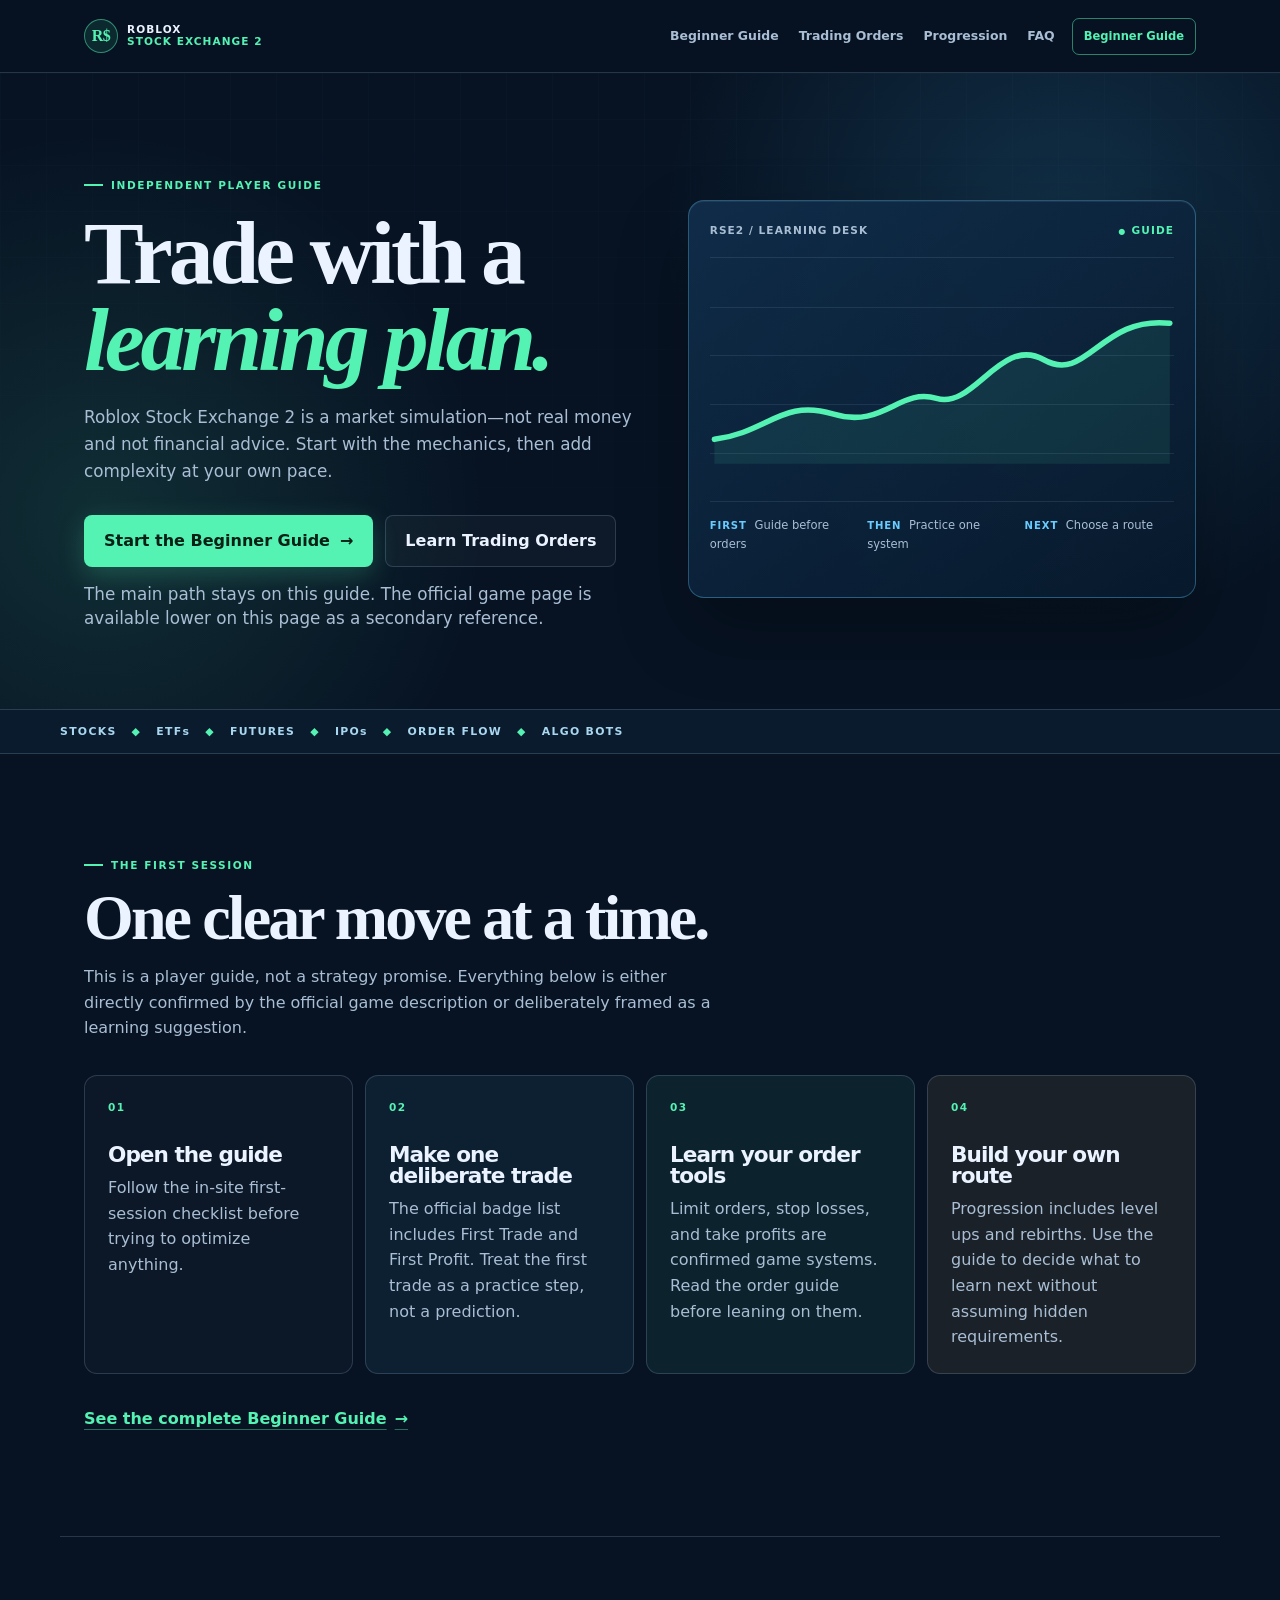
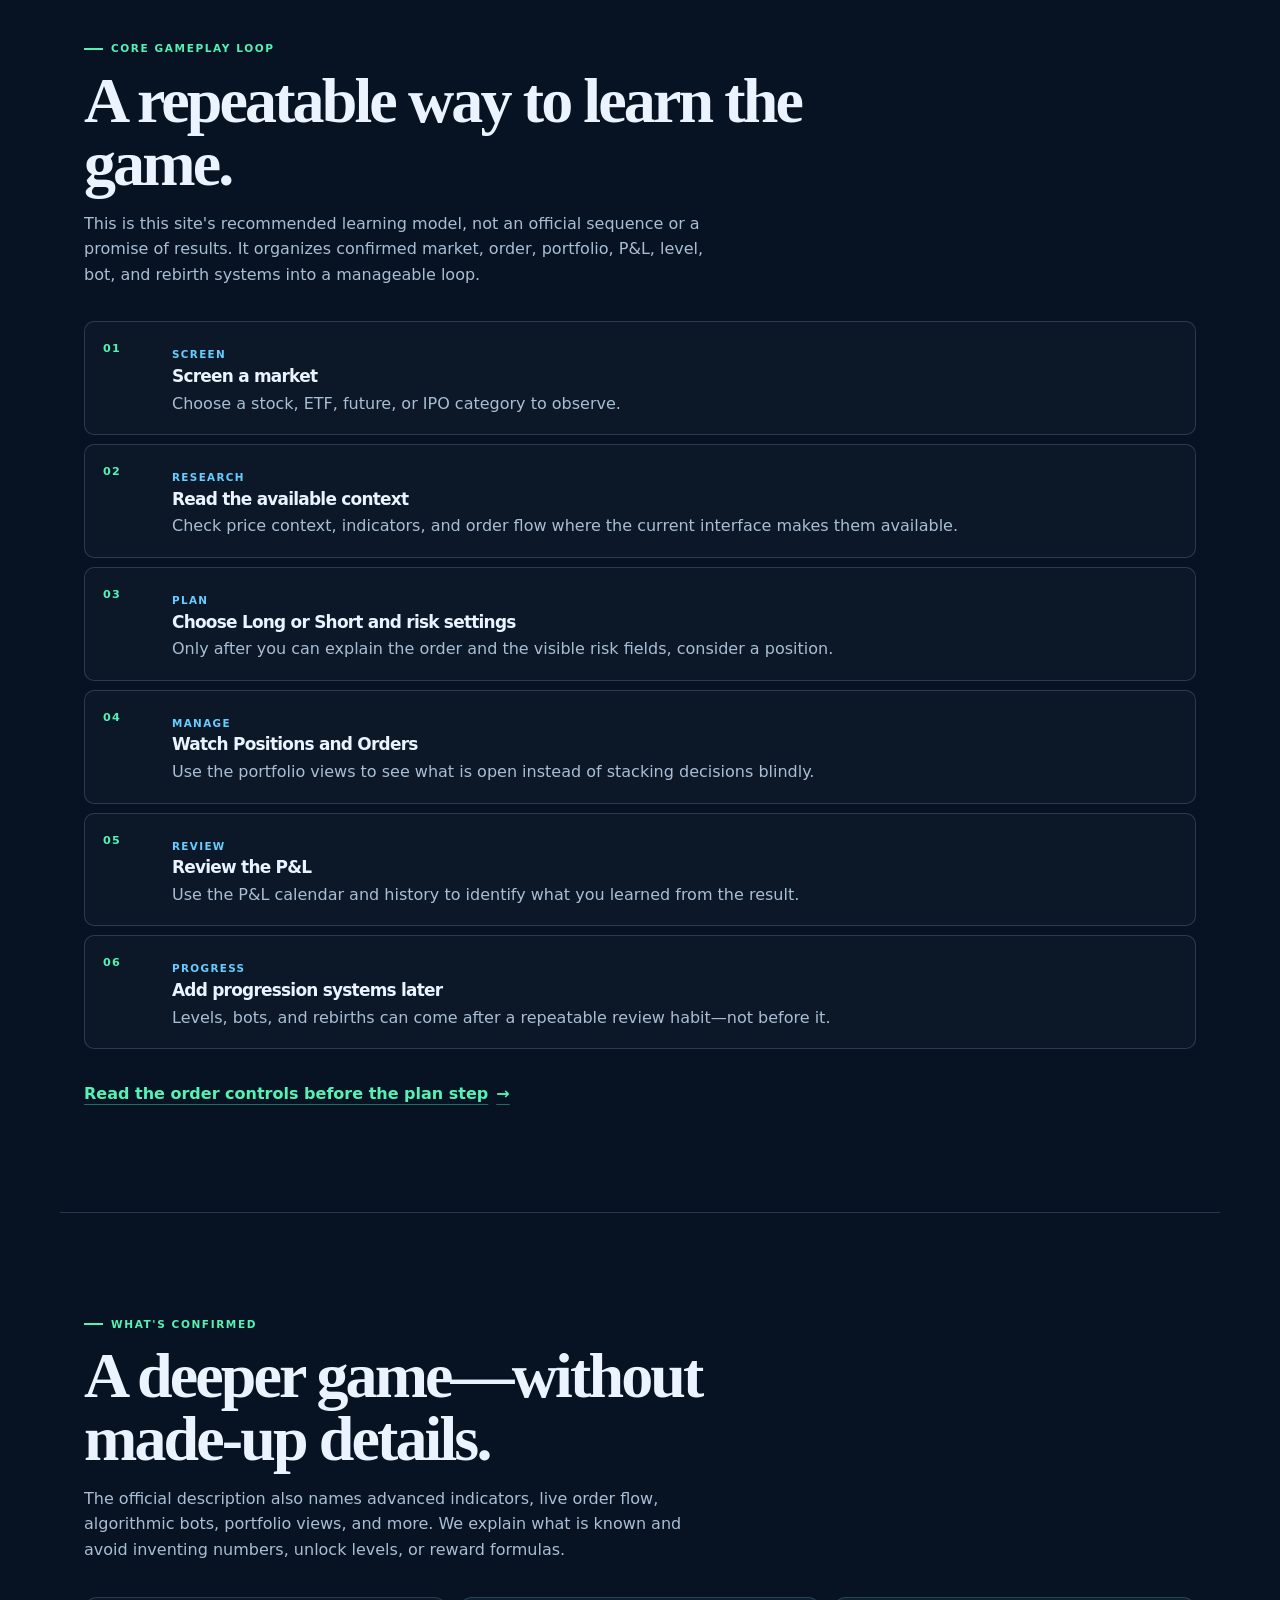
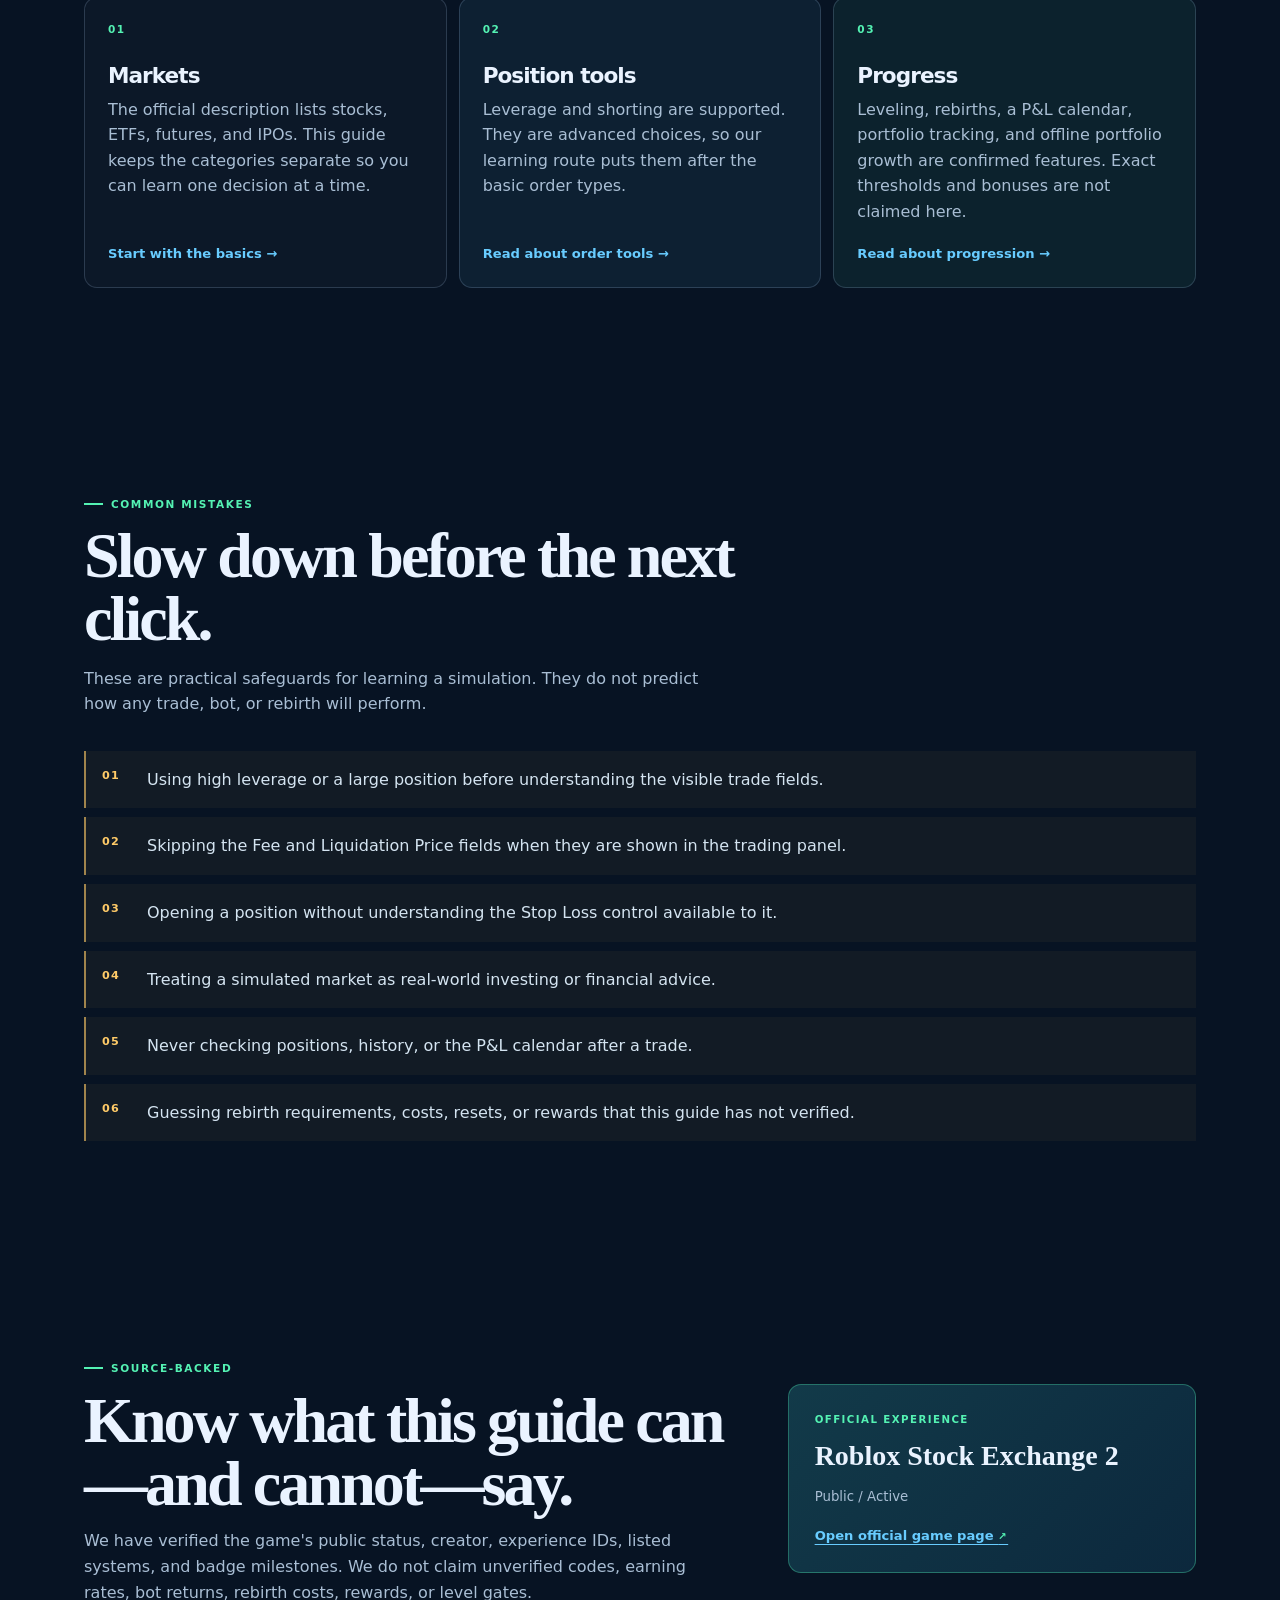
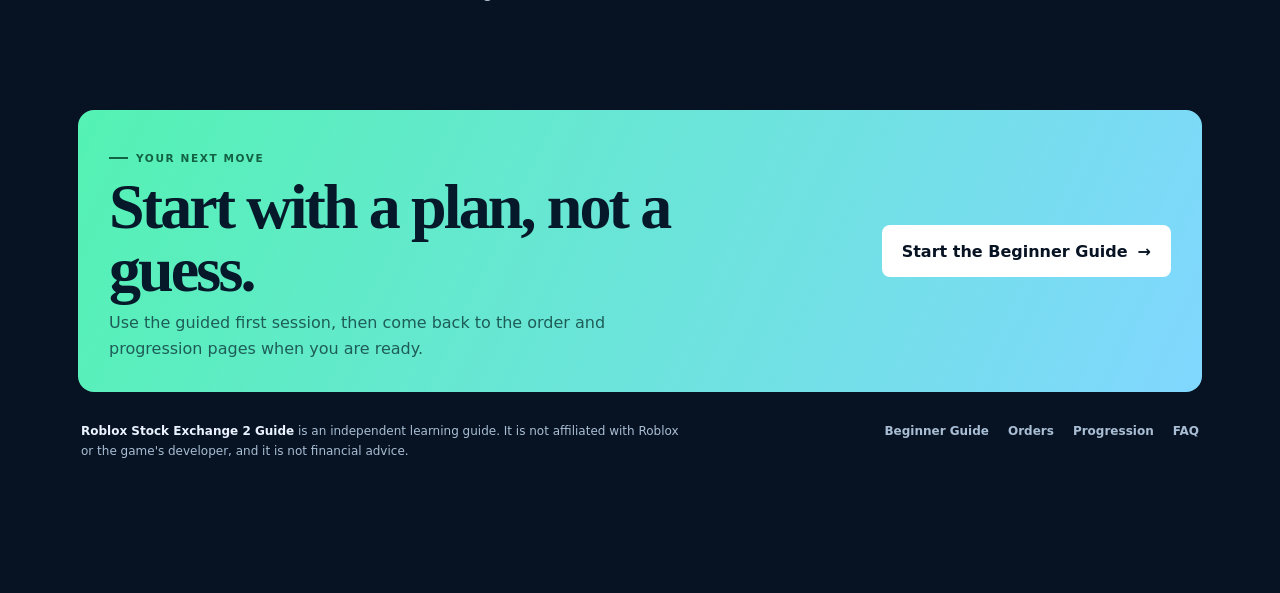
==== commit b3a9ae47: "feat: add Adsterra placements" ====
--- a/index.html
+++ b/index.html
@@ -1,2 +1,5 @@
 <!DOCTYPE html><html lang="en"><head><meta charSet="utf-8"/><meta name="viewport" content="width=device-width, initial-scale=1"/><link rel="stylesheet" href="/assets/index-B-H_meQC.css" data-rsc-css-href="/assets/index-B-H_meQC.css" data-precedence="vite-rsc/importer-resources"/><link rel="modulepreload" href="/assets/layout-segment-context-dLihdrq4.js" crossorigin=""/><link rel="modulepreload" href="/assets/rolldown-runtime-S-ySWqyJ.js" crossorigin=""/><link rel="modulepreload" href="/assets/index-DFy42BRo.js" crossorigin=""/><link rel="modulepreload" href="/assets/framework-XU8gKkFC.js" crossorigin=""/><link rel="modulepreload" href="/assets/link-BrLP1NxI.js" crossorigin=""/><link rel="modulepreload" href="/assets/query-BbOc3VB2.js" crossorigin=""/><title>Roblox Stock Exchange 2 Beginner Guide | RSE2 Guide</title><meta name="description" content="Learn the verified systems in Roblox Stock Exchange 2 through a clear, low-pressure first-session plan."/><meta name="application-name" content="Roblox Stock Exchange 2 Guide"/><meta property="og:title" content="Roblox Stock Exchange 2 Beginner Guide"/><meta property="og:description" content="Learn the verified systems in Roblox Stock Exchange 2 through a clear, low-pressure first-session plan."/><meta property="og:url" content="https://robloxstockexchange2.wiki/"/><meta property="og:site_name" content="Roblox Stock Exchange 2 Guide"/><meta property="og:type" content="website"/><meta property="og:image" content="https://robloxstockexchange2.wiki/og.png"/><meta property="og:image:width" content="1731"/><meta property="og:image:height" content="909"/><meta property="og:image:alt" content="Start with the Beginner Guide for Roblox Stock Exchange 2"/><meta name="twitter:card" content="summary_large_image"/><meta name="twitter:title" content="Roblox Stock Exchange 2 Beginner Guide"/><meta name="twitter:description" content="Learn the verified systems in Roblox Stock Exchange 2 through a clear, low-pressure first-session plan."/><meta name="twitter:image" content="https://robloxstockexchange2.wiki/og.png"/><link rel="canonical" href="https://robloxstockexchange2.wiki/"/><meta name="theme-color" content="#071323"/><meta name="color-scheme" content="dark"/><script>self.__VINEXT_RSC_PARAMS__={}</script><script>self.__VINEXT_RSC_NAV__={"pathname":"/","searchParams":[]}</script><link rel="modulepreload" href="/assets/index-DFy42BRo.js" />
-</head><body><a class="skip-link" href="#main">Skip to content</a><header class="site-header"><div class="nav-wrap"><a href="/" class="brand"><span class="brand-mark" aria-hidden="true">R$</span><span>ROBLOX<br/><b>STOCK EXCHANGE 2</b></span></a><nav aria-label="Primary navigation"><a href="/beginner-guide">Beginner Guide</a><a href="/trading-orders">Trading Orders</a><a href="/progression-rebirth">Progression</a><a href="/faq">FAQ</a></nav><a href="/beginner-guide" class="nav-cta">Beginner Guide</a></div></header><main id="main"><section class="hero"><div class="hero-grid"><div class="hero-copy"><span class="eyebrow">INDEPENDENT PLAYER GUIDE</span><h1>Trade with a <em>learning plan.</em></h1><p>Roblox Stock Exchange 2 is a market simulation—not real money and not financial advice. Start with the mechanics, then add complexity at your own pace.</p><div class="hero-actions"><a href="/beginner-guide" class="button button-primary">Start the Beginner Guide <span aria-hidden="true">→</span></a><a href="/trading-orders" class="button button-ghost">Learn Trading Orders</a></div><p class="hero-note">The main path stays on this guide. The official game page is available lower on this page as a secondary reference.</p></div><div class="market-panel" aria-label="Guide roadmap"><div class="panel-head"><span>RSE2 / LEARNING DESK</span><span class="live-dot">GUIDE</span></div><div class="chart" aria-hidden="true"><i></i><i></i><i></i><i></i><i></i><svg viewBox="0 0 420 150" role="img" aria-label="Decorative rising line chart"><path d="M4 128 C52 122 65 91 111 105 S171 81 205 91 S263 34 302 56 S353 16 416 23" fill="none" stroke="currentColor" stroke-width="5" stroke-linecap="round"></path><path d="M4 128 C52 122 65 91 111 105 S171 81 205 91 S263 34 302 56 S353 16 416 23 L416 150 L4 150 Z" fill="currentColor" opacity=".09"></path></svg></div><div class="panel-stats"><span><b>FIRST</b> Guide before orders</span><span><b>THEN</b> Practice one system</span><span><b>NEXT</b> Choose a route</span></div></div></div><div class="hero-tape" aria-label="Confirmed game systems"><span>STOCKS</span><b>◆</b><span>ETFs</span><b>◆</b><span>FUTURES</span><b>◆</b><span>IPOs</span><b>◆</b><span>ORDER FLOW</span><b>◆</b><span>ALGO BOTS</span></div></section><section class="section intro-section"><div class="section-intro"><span class="eyebrow">THE FIRST SESSION</span><h2>One clear move at a time.</h2><p>This is a player guide, not a strategy promise. Everything below is either directly confirmed by the official game description or deliberately framed as a learning suggestion.</p></div><div class="steps-grid"><article class="step-card"><span>01</span><h3>Open the guide</h3><p>Follow the in-site first-session checklist before trying to optimize anything.</p></article><article class="step-card"><span>02</span><h3>Make one deliberate trade</h3><p>The official badge list includes First Trade and First Profit. Treat the first trade as a practice step, not a prediction.</p></article><article class="step-card"><span>03</span><h3>Learn your order tools</h3><p>Limit orders, stop losses, and take profits are confirmed game systems. Read the order guide before leaning on them.</p></article><article class="step-card"><span>04</span><h3>Build your own route</h3><p>Progression includes level ups and rebirths. Use the guide to decide what to learn next without assuming hidden requirements.</p></article></div><a href="/beginner-guide" class="text-link">See the complete Beginner Guide <span aria-hidden="true">→</span></a></section><section class="section core-loop"><div class="section-intro"><span class="eyebrow">CORE GAMEPLAY LOOP</span><h2>A repeatable way to learn the game.</h2><p>This is this site&#x27;s recommended learning model, not an official sequence or a promise of results. It organizes confirmed market, order, portfolio, P&amp;L, level, bot, and rebirth systems into a manageable loop.</p></div><ol class="loop-list"><li><span>01</span><div><b>Screen</b><h3>Screen a market</h3><p>Choose a stock, ETF, future, or IPO category to observe.</p></div></li><li><span>02</span><div><b>Research</b><h3>Read the available context</h3><p>Check price context, indicators, and order flow where the current interface makes them available.</p></div></li><li><span>03</span><div><b>Plan</b><h3>Choose Long or Short and risk settings</h3><p>Only after you can explain the order and the visible risk fields, consider a position.</p></div></li><li><span>04</span><div><b>Manage</b><h3>Watch Positions and Orders</h3><p>Use the portfolio views to see what is open instead of stacking decisions blindly.</p></div></li><li><span>05</span><div><b>Review</b><h3>Review the P&amp;L</h3><p>Use the P&amp;L calendar and history to identify what you learned from the result.</p></div></li><li><span>06</span><div><b>Progress</b><h3>Add progression systems later</h3><p>Levels, bots, and rebirths can come after a repeatable review habit—not before it.</p></div></li></ol><a href="/trading-orders" class="text-link">Read the order controls before the plan step <span aria-hidden="true">→</span></a></section><section class="section systems-section"><div class="section-intro"><span class="eyebrow">WHAT&#x27;S CONFIRMED</span><h2>A deeper game—without made-up details.</h2><p>The official description also names advanced indicators, live order flow, algorithmic bots, portfolio views, and more. We explain what is known and avoid inventing numbers, unlock levels, or reward formulas.</p></div><div class="systems-grid"><article class="system-card"><span class="system-index">0<!-- -->1</span><h3>Markets</h3><p>The official description lists stocks, ETFs, futures, and IPOs. This guide keeps the categories separate so you can learn one decision at a time.</p><a href="/beginner-guide">Start with the basics →</a></article><article class="system-card"><span class="system-index">0<!-- -->2</span><h3>Position tools</h3><p>Leverage and shorting are supported. They are advanced choices, so our learning route puts them after the basic order types.</p><a href="/trading-orders">Read about order tools →</a></article><article class="system-card"><span class="system-index">0<!-- -->3</span><h3>Progress</h3><p>Leveling, rebirths, a P&amp;L calendar, portfolio tracking, and offline portfolio growth are confirmed features. Exact thresholds and bonuses are not claimed here.</p><a href="/progression-rebirth">Read about progression →</a></article></div></section><section class="section mistakes-section"><div class="section-intro"><span class="eyebrow">COMMON MISTAKES</span><h2>Slow down before the next click.</h2><p>These are practical safeguards for learning a simulation. They do not predict how any trade, bot, or rebirth will perform.</p></div><ul class="mistake-list"><li><span>01</span>Using high leverage or a large position before understanding the visible trade fields.</li><li><span>02</span>Skipping the Fee and Liquidation Price fields when they are shown in the trading panel.</li><li><span>03</span>Opening a position without understanding the Stop Loss control available to it.</li><li><span>04</span>Treating a simulated market as real-world investing or financial advice.</li><li><span>05</span>Never checking positions, history, or the P&amp;L calendar after a trade.</li><li><span>06</span>Guessing rebirth requirements, costs, resets, or rewards that this guide has not verified.</li></ul></section><section class="section confidence"><div><span class="eyebrow">SOURCE-BACKED</span><h2>Know what this guide can—and cannot—say.</h2><p>We have verified the game&#x27;s public status, creator, experience IDs, listed systems, and badge milestones. We do not claim unverified codes, earning rates, bot returns, rebirth costs, rewards, or level gates.</p></div><div class="confidence-card"><span>OFFICIAL EXPERIENCE</span><b>Roblox Stock Exchange 2</b><small>Public / Active</small><a href="https://www.roblox.com/games/110527353762049/Roblox-Stock-Exchange-2" target="_blank" rel="noreferrer">Open official game page <span aria-hidden="true">↗</span></a></div></section></main><footer class="site-footer"><div class="footer-card"><div><span class="eyebrow">YOUR NEXT MOVE</span><h2>Start with a plan, not a guess.</h2><p>Use the guided first session, then come back to the order and progression pages when you are ready.</p></div><a href="/beginner-guide" class="button button-light">Start the Beginner Guide <span aria-hidden="true">→</span></a></div><div class="footer-bottom"><p><b>Roblox Stock Exchange 2 Guide</b> is an independent learning guide. It is not affiliated with Roblox or the game&#x27;s developer, and it is not financial advice.</p><nav aria-label="Footer navigation"><a href="/beginner-guide">Beginner Guide</a><a href="/trading-orders">Orders</a><a href="/progression-rebirth">Progression</a><a href="/faq">FAQ</a></nav></div></footer><script type="application/ld+json">{"@context":"https://schema.org","@type":"WebSite","name":"Roblox Stock Exchange 2 Guide","url":"https://robloxstockexchange2.wiki","description":"An independent player guide for Roblox Stock Exchange 2.","isAccessibleForFree":true}</script><script type="application/ld+json">{"@context":"https://schema.org","@type":"VideoGame","name":"Roblox Stock Exchange 2","url":"https://www.roblox.com/games/110527353762049/Roblox-Stock-Exchange-2","author":{"@type":"Organization","name":"Summit Productions Development"},"gamePlatform":"Roblox","dateCreated":"2026-07-13","description":"A Roblox market simulation featuring stocks, ETFs, futures, IPOs, trading orders, algorithmic bots, and progression systems."}</script><script id="_R_">import("/assets/index-DFy42BRo.js")</script></body></html><script>self.__VINEXT_RSC_CHUNKS__=self.__VINEXT_RSC_CHUNKS__||[];self.__VINEXT_RSC_CHUNKS__.push("2:I[\"c2747888630f\",[],\"default\",1]\n3:I[\"0b27ff6a27f4\",[],\"Children\",1]\n:HL[\"/assets/index-B-H_meQC.css\",\"style\"]\n")</script><script>self.__VINEXT_RSC_CHUNKS__=self.__VINEXT_RSC_CHUNKS__||[];self.__VINEXT_RSC_CHUNKS__.push("0:{\"__route\":\"route:/\",\"__interceptionContext\":null,\"__layoutIds\":[\"layout:/\"],\"__rootLayout\":\"/\",\"page:/\":\"$L1\",\"layout:/\":[[[[\"$\",\"link\",\"css:/assets/index-B-H_meQC.css\",{\"rel\":\"stylesheet\",\"precedence\":\"vite-rsc/importer-resources\",\"href\":\"/assets/index-B-H_meQC.css\",\"data-rsc-css-href\":\"/assets/index-B-H_meQC.css\"}],\"$undefined\"],[\"$\",\"html\",null,{\"lang\":\"en\",\"children\":[\"$\",\"body\",null,{\"children\":[[\"$\",\"a\",null,{\"className\":\"skip-link\",\"href\":\"#main\",\"children\":\"Skip to content\"}],[\"$\",\"header\",null,{\"className\":\"site-header\",\"children\":[\"$\",\"div\",null,{\"className\":\"nav-wrap\",\"children\":[[\"$\",\"$L2\",null,{\"className\":\"brand\",\"href\":\"/\",\"children\":[[\"$\",\"span\",null,{\"className\":\"brand-mark\",\"aria-hidden\":\"true\",\"children\":\"R$\"}],[\"$\",\"span\",null,{\"children\":[\"ROBLOX\",[\"$\",\"br\",null,{}],[\"$\",\"b\",null,{\"children\":\"STOCK EXCHANGE 2\"}]]}]]}],[\"$\",\"nav\",null,{\"aria-label\":\"Primary navigation\",\"children\":[[\"$\",\"$L2\",\"/beginner-guide\",{\"href\":\"/beginner-guide\",\"children\":\"Beginner Guide\"}],[\"$\",\"$L2\",\"/trading-orders\",{\"href\":\"/trading-orders\",\"children\":\"Trading Orders\"}],[\"$\",\"$L2\",\"/progression-rebirth\",{\"href\":\"/progression-rebirth\",\"children\":\"Progression\"}],[\"$\",\"$L2\",\"/faq\",{\"href\":\"/faq\",\"children\":\"FAQ\"}]]}],[\"$\",\"$L2\",null,{\"className\":\"nav-cta\",\"href\":\"/beginner-guide\",\"children\":\"Beginner Guide\"}]]}]}],[\"$\",\"main\",null,{\"id\":\"main\",\"children\":[\"$\",\"$L3\",null,{}]}],[\"$\",\"footer\",null,{\"className\":\"site-footer\",\"children\":[[\"$\",\"div\",null,{\"className\":\"footer-card\",\"children\":[[\"$\",\"div\",null,{\"children\":[[\"$\",\"span\",null,{\"className\":\"eyebrow\",\"children\":\"YOUR NEXT MOVE\"}],[\"$\",\"h2\",null,{\"children\":\"Start with a plan, not a guess.\"}],[\"$\",\"p\",null,{\"children\":\"Use the guided first session, then come back to the order and progression pages when you are ready.\"}]]}],[\"$\",\"$L2\",null,{\"className\":\"button button-light\",\"href\":\"/beginner-guide\",\"children\":[\"Start the Beginner Guide \",[\"$\",\"span\",null,{\"aria-hidden\":\"true\",\"children\":\"→\"}]]}]]}],[\"$\",\"div\",null,{\"className\":\"footer-bottom\",\"children\":[[\"$\",\"p\",null,{\"children\":[[\"$\",\"b\",null,{\"children\":\"Roblox Stock Exchange 2 Guide\"}],\" is an independent learning guide. It is not affiliated with Roblox or the game's developer, and it is not financial advice.\"]}],[\"$\",\"nav\",null,{\"aria-label\":\"Footer navigation\",\"children\":[[\"$\",\"$L2\",null,{\"href\":\"/beginner-guide\",\"children\":\"Beginner Guide\"}],[\"$\",\"$L2\",null,{\"href\":\"/trading-orders\",\"children\":\"Orders\"}],[\"$\",\"$L2\",null,{\"href\":\"/progression-rebirth\",\"children\":\"Progression\"}],[\"$\",\"$L2\",null,{\"href\":\"/faq\",\"children\":\"FAQ\"}]]}]]}]]}],[[\"$\",\"script\",\"0\",{\"type\":\"application/ld+json\",\"dangerouslySetInnerHTML\":{\"__html\":\"{\\\"@context\\\":\\\"https://schema.org\\\",\\\"@type\\\":\\\"WebSite\\\",\\\"name\\\":\\\"Roblox Stock Exchange 2 Guide\\\",\\\"url\\\":\\\"https://robloxstockexchange2.wiki\\\",\\\"description\\\":\\\"An independent player guide for Roblox Stock Exchange 2.\\\",\\\"isAccessibleForFree\\\":true}\"}}],[\"$\",\"script\",\"1\",{\"type\":\"application/ld+json\",\"dangerouslySetInnerHTML\":{\"__html\":\"{\\\"@context\\\":\\\"https://schema.org\\\",\\\"@type\\\":\\\"VideoGame\\\",\\\"name\\\":\\\"Roblox Stock Exchange 2\\\",\\\"url\\\":\\\"https://www.roblox.com/games/110527353762049/Roblox-Stock-Exchange-2\\\",\\\"author\\\":{\\\"@type\\\":\\\"Organization\\\",\\\"name\\\":\\\"Summit Productions Development\\\"},\\\"gamePlatform\\\":\\\"Roblox\\\",\\\"dateCreated\\\":\\\"2026-07-13\\\",\\\"description\\\":\\\"A Roblox market simulation featuring stocks, ETFs, futures, IPOs, trading orders, algorithmic bots, and progression systems.\\\"}\"}}]]]}]}]],null],\"route:/\":[[[\"$\",\"meta\",null,{\"charSet\":\"utf-8\"}],[[\"$\",\"title\",\"0\",{\"children\":\"Roblox Stock Exchange 2 Beginner Guide | RSE2 Guide\"}],[\"$\",\"meta\",\"1\",{\"name\":\"description\",\"content\":\"Learn the verified systems in Roblox Stock Exchange 2 through a clear, low-pressure first-session plan.\"}],[\"$\",\"meta\",\"2\",{\"name\":\"application-name\",\"content\":\"Roblox Stock Exchange 2 Guide\"}],[\"$\",\"meta\",\"3\",{\"property\":\"og:title\",\"content\":\"Roblox Stock Exchange 2 Beginner Guide\"}],[\"$\",\"meta\",\"4\",{\"property\":\"og:description\",\"content\":\"Learn the verified systems in Roblox Stock Exchange 2 through a clear, low-pressure first-session plan.\"}],[\"$\",\"meta\",\"5\",{\"property\":\"og:url\",\"content\":\"https://robloxstockexchange2.wiki/\"}],[\"$\",\"meta\",\"6\",{\"property\":\"og:site_name\",\"content\":\"Roblox Stock Exchange 2 Guide\"}],[\"$\",\"meta\",\"7\",{\"property\":\"og:type\",\"content\":\"website\"}],\"$L4\",\"$L5\",\"$L6\",\"$L7\",\"$L8\",\"$L9\",\"$La\",\"$Lb\",\"$Lc\"],\"$Ld\"],\"$Le\"],\"__layoutFlags\":{\"layout:/\":\"s\"},\"__artifactCompatibility\":{\"schemaVersion\":1,\"graphVersion\":\"app-route-graph:4uhn5s1wvoptc\",\"deploymentVersion\":\"f19f5a49-bb04-4878-ae91-dbf92c32213a\",\"appElementsSchemaVersion\":1,\"rscPayloadSchemaVersion\":1,\"rootBoundaryId\":\"/\",\"renderEpoch\":null}}\n")</script><script>self.__VINEXT_RSC_CHUNKS__=self.__VINEXT_RSC_CHUNKS__||[];self.__VINEXT_RSC_CHUNKS__.push("f:I[\"88294e2f5cf0\",[],\"LayoutSegmentProvider\",1]\n10:I[\"0b27ff6a27f4\",[],\"Slot\",1]\n11:I[\"9cbabee1d6f8\",[],\"RedirectBoundary\",1]\n4:[\"$\",\"meta\",\"8\",{\"property\":\"og:image\",\"content\":\"https://robloxstockexchange2.wiki/og.png\"}]\n5:[\"$\",\"meta\",\"9\",{\"property\":\"og:image:width\",\"content\":\"1731\"}]\n6:[\"$\",\"meta\",\"10\",{\"property\":\"og:image:height\",\"content\":\"909\"}]\n7:[\"$\",\"meta\",\"11\",{\"property\":\"og:image:alt\",\"content\":\"Start with the Beginner Guide for Roblox Stock Exchange 2\"}]\n8:[\"$\",\"meta\",\"12\",{\"name\":\"twitter:card\",\"content\":\"summary_large_image\"}]\n9:[\"$\",\"meta\",\"13\",{\"name\":\"twitter:title\",\"content\":\"Roblox Stock Exchange 2 Beginner Guide\"}]\na:[\"$\",\"meta\",\"14\",{\"name\":\"twitter:description\",\"content\":\"Learn the verified systems in Roblox Stock Exchange 2 through a clear, low-pressure first-session plan.\"}]\nb:[\"$\",\"meta\",\"15\",{\"name\":\"twitter:image\",\"content\":\"https://robloxstockexchange2.wiki/og.png\"}]\nc:[\"$\",\"link\",\"16\",{\"rel\":\"canonical\",\"href\":\"https://robloxstockexchange2.wiki/\"}]\nd:[[\"$\",\"meta\",\"0\",{\"name\":\"viewport\",\"content\":\"width=device-width, initial-scale=1\"}],[\"$\",\"meta\",\"1\",{\"name\":\"theme-color\",\"content\":\"#071323\"}],[\"$\",\"meta\",\"2\",{\"name\":\"color-scheme\",\"content\":\"dark\"}]]\ne:[\"$\",\"$Lf\",null,{\"segmentMap\":{\"children\":[]},\"children\":[\"$\",\"$L10\",null,{\"id\":\"layout:/\",\"parallelSlots\":\"$undefined\",\"children\":[\"$\",\"$L11\",null,{\"children\":[\"$\",\"$Lf\",null,{\"segmentMap\":{\"children\":[]},\"children\":[\"$\",\"$L10\",null,{\"id\":\"page:/\"}]}]}]}]}]\n")</script><script>self.__VINEXT_RSC_CHUNKS__=self.__VINEXT_RSC_CHUNKS__||[];self.__VINEXT_RSC_CHUNKS__.push("1:[[\"$\",\"section\",null,{\"className\":\"hero\",\"children\":[[\"$\",\"div\",null,{\"className\":\"hero-grid\",\"children\":[[\"$\",\"div\",null,{\"className\":\"hero-copy\",\"children\":[[\"$\",\"span\",null,{\"className\":\"eyebrow\",\"children\":\"INDEPENDENT PLAYER GUIDE\"}],[\"$\",\"h1\",null,{\"children\":[\"Trade with a \",[\"$\",\"em\",null,{\"children\":\"learning plan.\"}]]}],[\"$\",\"p\",null,{\"children\":\"Roblox Stock Exchange 2 is a market simulation—not real money and not financial advice. Start with the mechanics, then add complexity at your own pace.\"}],[\"$\",\"div\",null,{\"className\":\"hero-actions\",\"children\":[[\"$\",\"$L2\",null,{\"className\":\"button button-primary\",\"href\":\"/beginner-guide\",\"children\":[\"Start the Beginner Guide \",[\"$\",\"span\",null,{\"aria-hidden\":\"true\",\"children\":\"→\"}]]}],[\"$\",\"$L2\",null,{\"className\":\"button button-ghost\",\"href\":\"/trading-orders\",\"children\":\"Learn Trading Orders\"}]]}],[\"$\",\"p\",null,{\"className\":\"hero-note\",\"children\":\"The main path stays on this guide. The official game page is available lower on this page as a secondary reference.\"}]]}],[\"$\",\"div\",null,{\"className\":\"market-panel\",\"aria-label\":\"Guide roadmap\",\"children\":[[\"$\",\"div\",null,{\"className\":\"panel-head\",\"children\":[[\"$\",\"span\",null,{\"children\":\"RSE2 / LEARNING DESK\"}],[\"$\",\"span\",null,{\"className\":\"live-dot\",\"children\":\"GUIDE\"}]]}],[\"$\",\"div\",null,{\"className\":\"chart\",\"aria-hidden\":\"true\",\"children\":[[\"$\",\"i\",null,{}],[\"$\",\"i\",null,{}],[\"$\",\"i\",null,{}],[\"$\",\"i\",null,{}],[\"$\",\"i\",null,{}],[\"$\",\"svg\",null,{\"viewBox\":\"0 0 420 150\",\"role\":\"img\",\"aria-label\":\"Decorative rising line chart\",\"children\":[[\"$\",\"path\",null,{\"d\":\"M4 128 C52 122 65 91 111 105 S171 81 205 91 S263 34 302 56 S353 16 416 23\",\"fill\":\"none\",\"stroke\":\"currentColor\",\"strokeWidth\":\"5\",\"strokeLinecap\":\"round\"}],[\"$\",\"path\",null,{\"d\":\"M4 128 C52 122 65 91 111 105 S171 81 205 91 S263 34 302 56 S353 16 416 23 L416 150 L4 150 Z\",\"fill\":\"currentColor\",\"opacity\":\".09\"}]]}]]}],[\"$\",\"div\",null,{\"className\":\"panel-stats\",\"children\":[[\"$\",\"span\",null,{\"children\":[[\"$\",\"b\",null,{\"children\":\"FIRST\"}],\" Guide before orders\"]}],[\"$\",\"span\",null,{\"children\":[[\"$\",\"b\",null,{\"children\":\"THEN\"}],\" Practice one system\"]}],[\"$\",\"span\",null,{\"children\":[[\"$\",\"b\",null,{\"children\":\"NEXT\"}],\" Choose a route\"]}]]}]]}]]}],[\"$\",\"div\",null,{\"className\":\"hero-tape\",\"aria-label\":\"Confirmed game systems\",\"children\":[[\"$\",\"span\",null,{\"children\":\"STOCKS\"}],[\"$\",\"b\",null,{\"children\":\"◆\"}],[\"$\",\"span\",null,{\"children\":\"ETFs\"}],[\"$\",\"b\",null,{\"children\":\"◆\"}],[\"$\",\"span\",null,{\"children\":\"FUTURES\"}],[\"$\",\"b\",null,{\"children\":\"◆\"}],[\"$\",\"span\",null,{\"children\":\"IPOs\"}],[\"$\",\"b\",null,{\"children\":\"◆\"}],[\"$\",\"span\",null,{\"children\":\"ORDER FLOW\"}],[\"$\",\"b\",null,{\"children\":\"◆\"}],[\"$\",\"span\",null,{\"children\":\"ALGO BOTS\"}]]}]]}],[\"$\",\"section\",null,{\"className\":\"section intro-section\",\"children\":[[\"$\",\"div\",null,{\"className\":\"section-intro\",\"children\":[[\"$\",\"span\",null,{\"className\":\"eyebrow\",\"children\":\"THE FIRST SESSION\"}],[\"$\",\"h2\",null,{\"children\":\"One clear move at a time.\"}],[\"$\",\"p\",null,{\"children\":\"This is a player guide, not a strategy promise. Everything below is either directly confirmed by the official game description or deliberately framed as a learning suggestion.\"}]]}],[\"$\",\"div\",null,{\"className\":\"steps-grid\",\"children\":[[\"$\",\"article\",\"01\",{\"className\":\"step-card\",\"children\":[[\"$\",\"span\",null,{\"children\":\"01\"}],[\"$\",\"h3\",null,{\"children\":\"Open the guide\"}],[\"$\",\"p\",null,{\"children\":\"Follow the in-site first-session checklist before trying to optimize anything.\"}]]}],[\"$\",\"article\",\"02\",{\"className\":\"step-card\",\"children\":[[\"$\",\"span\",null,{\"children\":\"02\"}],[\"$\",\"h3\",null,{\"children\":\"Make one deliberate trade\"}],[\"$\",\"p\",null,{\"children\":\"The official badge list includes First Trade and First Profit. Treat the first trade as a practice step, not a prediction.\"}]]}],[\"$\",\"article\",\"03\",{\"className\":\"step-card\",\"children\":[[\"$\",\"span\",null,{\"children\":\"03\"}],[\"$\",\"h3\",null,{\"children\":\"Learn your order tools\"}],[\"$\",\"p\",null,{\"children\":\"Limit orders, stop losses, and take profits are confirmed game systems. Read the order guide before leaning on them.\"}]]}],[\"$\",\"article\",\"04\",{\"className\":\"step-card\",\"children\":[[\"$\",\"span\",null,{\"children\":\"04\"}],[\"$\",\"h3\",null,{\"children\":\"Build your own route\"}],[\"$\",\"p\",null,{\"children\":\"Progression includes level ups and rebirths. Use the guide to decide what to learn next without assuming hidden requirements.\"}]]}]]}],[\"$\",\"$L2\",null,{\"className\":\"text-link\",\"href\":\"/beginner-guide\",\"children\":[\"See the complete Beginner Guide \",\"$L12\"]}]]}],\"$L13\",\"$L14\",\"$L15\",\"$L16\"]\n")</script><script>self.__VINEXT_RSC_CHUNKS__=self.__VINEXT_RSC_CHUNKS__||[];self.__VINEXT_RSC_CHUNKS__.push("12:[\"$\",\"span\",null,{\"aria-hidden\":\"true\",\"children\":\"→\"}]\n")</script><script>self.__VINEXT_RSC_CHUNKS__=self.__VINEXT_RSC_CHUNKS__||[];self.__VINEXT_RSC_CHUNKS__.push("13:[\"$\",\"section\",null,{\"className\":\"section core-loop\",\"children\":[[\"$\",\"div\",null,{\"className\":\"section-intro\",\"children\":[[\"$\",\"span\",null,{\"className\":\"eyebrow\",\"children\":\"CORE GAMEPLAY LOOP\"}],[\"$\",\"h2\",null,{\"children\":\"A repeatable way to learn the game.\"}],[\"$\",\"p\",null,{\"children\":\"This is this site's recommended learning model, not an official sequence or a promise of results. It organizes confirmed market, order, portfolio, P\u0026L, level, bot, and rebirth systems into a manageable loop.\"}]]}],[\"$\",\"ol\",null,{\"className\":\"loop-list\",\"children\":[[\"$\",\"li\",\"Screen a market\",{\"children\":[[\"$\",\"span\",null,{\"children\":\"01\"}],[\"$\",\"div\",null,{\"children\":[[\"$\",\"b\",null,{\"children\":\"Screen\"}],[\"$\",\"h3\",null,{\"children\":\"Screen a market\"}],[\"$\",\"p\",null,{\"children\":\"Choose a stock, ETF, future, or IPO category to observe.\"}]]}]]}],[\"$\",\"li\",\"Read the available context\",{\"children\":[[\"$\",\"span\",null,{\"children\":\"02\"}],[\"$\",\"div\",null,{\"children\":[[\"$\",\"b\",null,{\"children\":\"Research\"}],[\"$\",\"h3\",null,{\"children\":\"Read the available context\"}],[\"$\",\"p\",null,{\"children\":\"Check price context, indicators, and order flow where the current interface makes them available.\"}]]}]]}],[\"$\",\"li\",\"Choose Long or Short and risk settings\",{\"children\":[[\"$\",\"span\",null,{\"children\":\"03\"}],[\"$\",\"div\",null,{\"children\":[[\"$\",\"b\",null,{\"children\":\"Plan\"}],[\"$\",\"h3\",null,{\"children\":\"Choose Long or Short and risk settings\"}],[\"$\",\"p\",null,{\"children\":\"Only after you can explain the order and the visible risk fields, consider a position.\"}]]}]]}],[\"$\",\"li\",\"Watch Positions and Orders\",{\"children\":[[\"$\",\"span\",null,{\"children\":\"04\"}],[\"$\",\"div\",null,{\"children\":[[\"$\",\"b\",null,{\"children\":\"Manage\"}],[\"$\",\"h3\",null,{\"children\":\"Watch Positions and Orders\"}],[\"$\",\"p\",null,{\"children\":\"Use the portfolio views to see what is open instead of stacking decisions blindly.\"}]]}]]}],[\"$\",\"li\",\"Review the P\u0026L\",{\"children\":[[\"$\",\"span\",null,{\"children\":\"05\"}],[\"$\",\"div\",null,{\"children\":[[\"$\",\"b\",null,{\"children\":\"Review\"}],[\"$\",\"h3\",null,{\"children\":\"Review the P\u0026L\"}],[\"$\",\"p\",null,{\"children\":\"Use the P\u0026L calendar and history to identify what you learned from the result.\"}]]}]]}],[\"$\",\"li\",\"Add progression systems later\",{\"children\":[[\"$\",\"span\",null,{\"children\":\"06\"}],[\"$\",\"div\",null,{\"children\":[[\"$\",\"b\",null,{\"children\":\"Progress\"}],[\"$\",\"h3\",null,{\"children\":\"Add progression systems later\"}],[\"$\",\"p\",null,{\"children\":\"Levels, bots, and rebirths can come after a repeatable review habit—not before it.\"}]]}]]}]]}],[\"$\",\"$L2\",null,{\"className\":\"text-link\",\"href\":\"/trading-orders\",\"children\":[\"Read the order controls before the plan step \",[\"$\",\"span\",null,{\"aria-hidden\":\"true\",\"children\":\"→\"}]]}]]}]\n")</script><script>self.__VINEXT_RSC_CHUNKS__=self.__VINEXT_RSC_CHUNKS__||[];self.__VINEXT_RSC_CHUNKS__.push("14:[\"$\",\"section\",null,{\"className\":\"section systems-section\",\"children\":[[\"$\",\"div\",null,{\"className\":\"section-intro\",\"children\":[[\"$\",\"span\",null,{\"className\":\"eyebrow\",\"children\":\"WHAT'S CONFIRMED\"}],[\"$\",\"h2\",null,{\"children\":\"A deeper game—without made-up details.\"}],[\"$\",\"p\",null,{\"children\":\"The official description also names advanced indicators, live order flow, algorithmic bots, portfolio views, and more. We explain what is known and avoid inventing numbers, unlock levels, or reward formulas.\"}]]}],[\"$\",\"div\",null,{\"className\":\"systems-grid\",\"children\":[[\"$\",\"article\",\"Markets\",{\"className\":\"system-card\",\"children\":[[\"$\",\"span\",null,{\"className\":\"system-index\",\"children\":[\"0\",1]}],[\"$\",\"h3\",null,{\"children\":\"Markets\"}],[\"$\",\"p\",null,{\"children\":\"The official description lists stocks, ETFs, futures, and IPOs. This guide keeps the categories separate so you can learn one decision at a time.\"}],[\"$\",\"$L2\",null,{\"href\":\"/beginner-guide\",\"children\":\"Start with the basics →\"}]]}],[\"$\",\"article\",\"Position tools\",{\"className\":\"system-card\",\"children\":[[\"$\",\"span\",null,{\"className\":\"system-index\",\"children\":[\"0\",2]}],[\"$\",\"h3\",null,{\"children\":\"Position tools\"}],[\"$\",\"p\",null,{\"children\":\"Leverage and shorting are supported. They are advanced choices, so our learning route puts them after the basic order types.\"}],[\"$\",\"$L2\",null,{\"href\":\"/trading-orders\",\"children\":\"Read about order tools →\"}]]}],[\"$\",\"article\",\"Progress\",{\"className\":\"system-card\",\"children\":[[\"$\",\"span\",null,{\"className\":\"system-index\",\"children\":[\"0\",3]}],[\"$\",\"h3\",null,{\"children\":\"Progress\"}],[\"$\",\"p\",null,{\"children\":\"Leveling, rebirths, a P\u0026L calendar, portfolio tracking, and offline portfolio growth are confirmed features. Exact thresholds and bonuses are not claimed here.\"}],[\"$\",\"$L2\",null,{\"href\":\"/progression-rebirth\",\"children\":\"Read about progression →\"}]]}]]}]]}]\n")</script><script>self.__VINEXT_RSC_CHUNKS__=self.__VINEXT_RSC_CHUNKS__||[];self.__VINEXT_RSC_CHUNKS__.push("15:[\"$\",\"section\",null,{\"className\":\"section mistakes-section\",\"children\":[[\"$\",\"div\",null,{\"className\":\"section-intro\",\"children\":[[\"$\",\"span\",null,{\"className\":\"eyebrow\",\"children\":\"COMMON MISTAKES\"}],[\"$\",\"h2\",null,{\"children\":\"Slow down before the next click.\"}],[\"$\",\"p\",null,{\"children\":\"These are practical safeguards for learning a simulation. They do not predict how any trade, bot, or rebirth will perform.\"}]]}],[\"$\",\"ul\",null,{\"className\":\"mistake-list\",\"children\":[[\"$\",\"li\",\"Using high leverage or a large position before understanding the visible trade fields.\",{\"children\":[[\"$\",\"span\",null,{\"children\":\"01\"}],\"Using high leverage or a large position before understanding the visible trade fields.\"]}],[\"$\",\"li\",\"Skipping the Fee and Liquidation Price fields when they are shown in the trading panel.\",{\"children\":[[\"$\",\"span\",null,{\"children\":\"02\"}],\"Skipping the Fee and Liquidation Price fields when they are shown in the trading panel.\"]}],[\"$\",\"li\",\"Opening a position without understanding the Stop Loss control available to it.\",{\"children\":[[\"$\",\"span\",null,{\"children\":\"03\"}],\"Opening a position without understanding the Stop Loss control available to it.\"]}],[\"$\",\"li\",\"Treating a simulated market as real-world investing or financial advice.\",{\"children\":[[\"$\",\"span\",null,{\"children\":\"04\"}],\"Treating a simulated market as real-world investing or financial advice.\"]}],[\"$\",\"li\",\"Never checking positions, history, or the P\u0026L calendar after a trade.\",{\"children\":[[\"$\",\"span\",null,{\"children\":\"05\"}],\"Never checking positions, history, or the P\u0026L calendar after a trade.\"]}],[\"$\",\"li\",\"Guessing rebirth requirements, costs, resets, or rewards that this guide has not verified.\",{\"children\":[[\"$\",\"span\",null,{\"children\":\"06\"}],\"Guessing rebirth requirements, costs, resets, or rewards that this guide has not verified.\"]}]]}]]}]\n")</script><script>self.__VINEXT_RSC_CHUNKS__=self.__VINEXT_RSC_CHUNKS__||[];self.__VINEXT_RSC_CHUNKS__.push("16:[\"$\",\"section\",null,{\"className\":\"section confidence\",\"children\":[[\"$\",\"div\",null,{\"children\":[[\"$\",\"span\",null,{\"className\":\"eyebrow\",\"children\":\"SOURCE-BACKED\"}],[\"$\",\"h2\",null,{\"children\":\"Know what this guide can—and cannot—say.\"}],[\"$\",\"p\",null,{\"children\":\"We have verified the game's public status, creator, experience IDs, listed systems, and badge milestones. We do not claim unverified codes, earning rates, bot returns, rebirth costs, rewards, or level gates.\"}]]}],[\"$\",\"div\",null,{\"className\":\"confidence-card\",\"children\":[[\"$\",\"span\",null,{\"children\":\"OFFICIAL EXPERIENCE\"}],[\"$\",\"b\",null,{\"children\":\"Roblox Stock Exchange 2\"}],[\"$\",\"small\",null,{\"children\":\"Public / Active\"}],[\"$\",\"a\",null,{\"href\":\"https://www.roblox.com/games/110527353762049/Roblox-Stock-Exchange-2\",\"target\":\"_blank\",\"rel\":\"noreferrer\",\"children\":[\"Open official game page \",[\"$\",\"span\",null,{\"aria-hidden\":\"true\",\"children\":\"↗\"}]]}]]}]]}]\n")</script><script>self.__VINEXT_RSC_DONE__=true</script>+</head><body><a class="skip-link" href="#main">Skip to content</a><header class="site-header"><div class="nav-wrap"><a href="/" class="brand"><span class="brand-mark" aria-hidden="true">R$</span><span>ROBLOX<br/><b>STOCK EXCHANGE 2</b></span></a><nav aria-label="Primary navigation"><a href="/beginner-guide">Beginner Guide</a><a href="/trading-orders">Trading Orders</a><a href="/progression-rebirth">Progression</a><a href="/faq">FAQ</a></nav><a href="/beginner-guide" class="nav-cta">Beginner Guide</a></div></header><main id="main"><section class="hero"><div class="hero-grid"><div class="hero-copy"><span class="eyebrow">INDEPENDENT PLAYER GUIDE</span><h1>Trade with a <em>learning plan.</em></h1><p>Roblox Stock Exchange 2 is a market simulation—not real money and not financial advice. Start with the mechanics, then add complexity at your own pace.</p><div class="hero-actions"><a href="/beginner-guide" class="button button-primary">Start the Beginner Guide <span aria-hidden="true">→</span></a><a href="/trading-orders" class="button button-ghost">Learn Trading Orders</a></div><p class="hero-note">The main path stays on this guide. The official game page is available lower on this page as a secondary reference.</p></div><div class="market-panel" aria-label="Guide roadmap"><div class="panel-head"><span>RSE2 / LEARNING DESK</span><span class="live-dot">GUIDE</span></div><div class="chart" aria-hidden="true"><i></i><i></i><i></i><i></i><i></i><svg viewBox="0 0 420 150" role="img" aria-label="Decorative rising line chart"><path d="M4 128 C52 122 65 91 111 105 S171 81 205 91 S263 34 302 56 S353 16 416 23" fill="none" stroke="currentColor" stroke-width="5" stroke-linecap="round"></path><path d="M4 128 C52 122 65 91 111 105 S171 81 205 91 S263 34 302 56 S353 16 416 23 L416 150 L4 150 Z" fill="currentColor" opacity=".09"></path></svg></div><div class="panel-stats"><span><b>FIRST</b> Guide before orders</span><span><b>THEN</b> Practice one system</span><span><b>NEXT</b> Choose a route</span></div></div></div><div class="hero-tape" aria-label="Confirmed game systems"><span>STOCKS</span><b>◆</b><span>ETFs</span><b>◆</b><span>FUTURES</span><b>◆</b><span>IPOs</span><b>◆</b><span>ORDER FLOW</span><b>◆</b><span>ALGO BOTS</span></div></section><section class="section intro-section"><div class="section-intro"><span class="eyebrow">THE FIRST SESSION</span><h2>One clear move at a time.</h2><p>This is a player guide, not a strategy promise. Everything below is either directly confirmed by the official game description or deliberately framed as a learning suggestion.</p></div><div class="steps-grid"><article class="step-card"><span>01</span><h3>Open the guide</h3><p>Follow the in-site first-session checklist before trying to optimize anything.</p></article><article class="step-card"><span>02</span><h3>Make one deliberate trade</h3><p>The official badge list includes First Trade and First Profit. Treat the first trade as a practice step, not a prediction.</p></article><article class="step-card"><span>03</span><h3>Learn your order tools</h3><p>Limit orders, stop losses, and take profits are confirmed game systems. Read the order guide before leaning on them.</p></article><article class="step-card"><span>04</span><h3>Build your own route</h3><p>Progression includes level ups and rebirths. Use the guide to decide what to learn next without assuming hidden requirements.</p></article></div><a href="/beginner-guide" class="text-link">See the complete Beginner Guide <span aria-hidden="true">→</span></a></section><section class="section core-loop"><div class="section-intro"><span class="eyebrow">CORE GAMEPLAY LOOP</span><h2>A repeatable way to learn the game.</h2><p>This is this site&#x27;s recommended learning model, not an official sequence or a promise of results. It organizes confirmed market, order, portfolio, P&amp;L, level, bot, and rebirth systems into a manageable loop.</p></div><ol class="loop-list"><li><span>01</span><div><b>Screen</b><h3>Screen a market</h3><p>Choose a stock, ETF, future, or IPO category to observe.</p></div></li><li><span>02</span><div><b>Research</b><h3>Read the available context</h3><p>Check price context, indicators, and order flow where the current interface makes them available.</p></div></li><li><span>03</span><div><b>Plan</b><h3>Choose Long or Short and risk settings</h3><p>Only after you can explain the order and the visible risk fields, consider a position.</p></div></li><li><span>04</span><div><b>Manage</b><h3>Watch Positions and Orders</h3><p>Use the portfolio views to see what is open instead of stacking decisions blindly.</p></div></li><li><span>05</span><div><b>Review</b><h3>Review the P&amp;L</h3><p>Use the P&amp;L calendar and history to identify what you learned from the result.</p></div></li><li><span>06</span><div><b>Progress</b><h3>Add progression systems later</h3><p>Levels, bots, and rebirths can come after a repeatable review habit—not before it.</p></div></li></ol><a href="/trading-orders" class="text-link">Read the order controls before the plan step <span aria-hidden="true">→</span></a></section><section class="section systems-section"><div class="section-intro"><span class="eyebrow">WHAT&#x27;S CONFIRMED</span><h2>A deeper game—without made-up details.</h2><p>The official description also names advanced indicators, live order flow, algorithmic bots, portfolio views, and more. We explain what is known and avoid inventing numbers, unlock levels, or reward formulas.</p></div><div class="systems-grid"><article class="system-card"><span class="system-index">0<!-- -->1</span><h3>Markets</h3><p>The official description lists stocks, ETFs, futures, and IPOs. This guide keeps the categories separate so you can learn one decision at a time.</p><a href="/beginner-guide">Start with the basics →</a></article><article class="system-card"><span class="system-index">0<!-- -->2</span><h3>Position tools</h3><p>Leverage and shorting are supported. They are advanced choices, so our learning route puts them after the basic order types.</p><a href="/trading-orders">Read about order tools →</a></article><article class="system-card"><span class="system-index">0<!-- -->3</span><h3>Progress</h3><p>Leveling, rebirths, a P&amp;L calendar, portfolio tracking, and offline portfolio growth are confirmed features. Exact thresholds and bonuses are not claimed here.</p><a href="/progression-rebirth">Read about progression →</a></article></div></section><section class="section mistakes-section"><div class="section-intro"><span class="eyebrow">COMMON MISTAKES</span><h2>Slow down before the next click.</h2><p>These are practical safeguards for learning a simulation. They do not predict how any trade, bot, or rebirth will perform.</p></div><ul class="mistake-list"><li><span>01</span>Using high leverage or a large position before understanding the visible trade fields.</li><li><span>02</span>Skipping the Fee and Liquidation Price fields when they are shown in the trading panel.</li><li><span>03</span>Opening a position without understanding the Stop Loss control available to it.</li><li><span>04</span>Treating a simulated market as real-world investing or financial advice.</li><li><span>05</span>Never checking positions, history, or the P&amp;L calendar after a trade.</li><li><span>06</span>Guessing rebirth requirements, costs, resets, or rewards that this guide has not verified.</li></ul></section><section class="section confidence"><div><span class="eyebrow">SOURCE-BACKED</span><h2>Know what this guide can—and cannot—say.</h2><p>We have verified the game&#x27;s public status, creator, experience IDs, listed systems, and badge milestones. We do not claim unverified codes, earning rates, bot returns, rebirth costs, rewards, or level gates.</p></div><div class="confidence-card"><span>OFFICIAL EXPERIENCE</span><b>Roblox Stock Exchange 2</b><small>Public / Active</small><a href="https://www.roblox.com/games/110527353762049/Roblox-Stock-Exchange-2" target="_blank" rel="noreferrer">Open official game page <span aria-hidden="true">↗</span></a></div></section></main><footer class="site-footer"><div class="footer-card"><div><span class="eyebrow">YOUR NEXT MOVE</span><h2>Start with a plan, not a guess.</h2><p>Use the guided first session, then come back to the order and progression pages when you are ready.</p></div><a href="/beginner-guide" class="button button-light">Start the Beginner Guide <span aria-hidden="true">→</span></a></div><div class="footer-bottom"><p><b>Roblox Stock Exchange 2 Guide</b> is an independent learning guide. It is not affiliated with Roblox or the game&#x27;s developer, and it is not financial advice.</p><nav aria-label="Footer navigation"><a href="/beginner-guide">Beginner Guide</a><a href="/trading-orders">Orders</a><a href="/progression-rebirth">Progression</a><a href="/faq">FAQ</a></nav></div></footer><script type="application/ld+json">{"@context":"https://schema.org","@type":"WebSite","name":"Roblox Stock Exchange 2 Guide","url":"https://robloxstockexchange2.wiki","description":"An independent player guide for Roblox Stock Exchange 2.","isAccessibleForFree":true}</script><script type="application/ld+json">{"@context":"https://schema.org","@type":"VideoGame","name":"Roblox Stock Exchange 2","url":"https://www.roblox.com/games/110527353762049/Roblox-Stock-Exchange-2","author":{"@type":"Organization","name":"Summit Productions Development"},"gamePlatform":"Roblox","dateCreated":"2026-07-13","description":"A Roblox market simulation featuring stocks, ETFs, futures, IPOs, trading orders, algorithmic bots, and progression systems."}</script><script id="_R_">import("/assets/index-DFy42BRo.js")</script>  <!-- adsterra-code-handoff:artifact-runtime:start -->
+  <script type="module" src="/adsterra/runtime.js" data-adsterra-artifact-runtime data-global-fallback="true"></script>
+  <!-- adsterra-code-handoff:artifact-runtime:end -->
+</body></html><script>self.__VINEXT_RSC_CHUNKS__=self.__VINEXT_RSC_CHUNKS__||[];self.__VINEXT_RSC_CHUNKS__.push("2:I[\"c2747888630f\",[],\"default\",1]\n3:I[\"0b27ff6a27f4\",[],\"Children\",1]\n:HL[\"/assets/index-B-H_meQC.css\",\"style\"]\n")</script><script>self.__VINEXT_RSC_CHUNKS__=self.__VINEXT_RSC_CHUNKS__||[];self.__VINEXT_RSC_CHUNKS__.push("0:{\"__route\":\"route:/\",\"__interceptionContext\":null,\"__layoutIds\":[\"layout:/\"],\"__rootLayout\":\"/\",\"page:/\":\"$L1\",\"layout:/\":[[[[\"$\",\"link\",\"css:/assets/index-B-H_meQC.css\",{\"rel\":\"stylesheet\",\"precedence\":\"vite-rsc/importer-resources\",\"href\":\"/assets/index-B-H_meQC.css\",\"data-rsc-css-href\":\"/assets/index-B-H_meQC.css\"}],\"$undefined\"],[\"$\",\"html\",null,{\"lang\":\"en\",\"children\":[\"$\",\"body\",null,{\"children\":[[\"$\",\"a\",null,{\"className\":\"skip-link\",\"href\":\"#main\",\"children\":\"Skip to content\"}],[\"$\",\"header\",null,{\"className\":\"site-header\",\"children\":[\"$\",\"div\",null,{\"className\":\"nav-wrap\",\"children\":[[\"$\",\"$L2\",null,{\"className\":\"brand\",\"href\":\"/\",\"children\":[[\"$\",\"span\",null,{\"className\":\"brand-mark\",\"aria-hidden\":\"true\",\"children\":\"R$\"}],[\"$\",\"span\",null,{\"children\":[\"ROBLOX\",[\"$\",\"br\",null,{}],[\"$\",\"b\",null,{\"children\":\"STOCK EXCHANGE 2\"}]]}]]}],[\"$\",\"nav\",null,{\"aria-label\":\"Primary navigation\",\"children\":[[\"$\",\"$L2\",\"/beginner-guide\",{\"href\":\"/beginner-guide\",\"children\":\"Beginner Guide\"}],[\"$\",\"$L2\",\"/trading-orders\",{\"href\":\"/trading-orders\",\"children\":\"Trading Orders\"}],[\"$\",\"$L2\",\"/progression-rebirth\",{\"href\":\"/progression-rebirth\",\"children\":\"Progression\"}],[\"$\",\"$L2\",\"/faq\",{\"href\":\"/faq\",\"children\":\"FAQ\"}]]}],[\"$\",\"$L2\",null,{\"className\":\"nav-cta\",\"href\":\"/beginner-guide\",\"children\":\"Beginner Guide\"}]]}]}],[\"$\",\"main\",null,{\"id\":\"main\",\"children\":[\"$\",\"$L3\",null,{}]}],[\"$\",\"footer\",null,{\"className\":\"site-footer\",\"children\":[[\"$\",\"div\",null,{\"className\":\"footer-card\",\"children\":[[\"$\",\"div\",null,{\"children\":[[\"$\",\"span\",null,{\"className\":\"eyebrow\",\"children\":\"YOUR NEXT MOVE\"}],[\"$\",\"h2\",null,{\"children\":\"Start with a plan, not a guess.\"}],[\"$\",\"p\",null,{\"children\":\"Use the guided first session, then come back to the order and progression pages when you are ready.\"}]]}],[\"$\",\"$L2\",null,{\"className\":\"button button-light\",\"href\":\"/beginner-guide\",\"children\":[\"Start the Beginner Guide \",[\"$\",\"span\",null,{\"aria-hidden\":\"true\",\"children\":\"→\"}]]}]]}],[\"$\",\"div\",null,{\"className\":\"footer-bottom\",\"children\":[[\"$\",\"p\",null,{\"children\":[[\"$\",\"b\",null,{\"children\":\"Roblox Stock Exchange 2 Guide\"}],\" is an independent learning guide. It is not affiliated with Roblox or the game's developer, and it is not financial advice.\"]}],[\"$\",\"nav\",null,{\"aria-label\":\"Footer navigation\",\"children\":[[\"$\",\"$L2\",null,{\"href\":\"/beginner-guide\",\"children\":\"Beginner Guide\"}],[\"$\",\"$L2\",null,{\"href\":\"/trading-orders\",\"children\":\"Orders\"}],[\"$\",\"$L2\",null,{\"href\":\"/progression-rebirth\",\"children\":\"Progression\"}],[\"$\",\"$L2\",null,{\"href\":\"/faq\",\"children\":\"FAQ\"}]]}]]}]]}],[[\"$\",\"script\",\"0\",{\"type\":\"application/ld+json\",\"dangerouslySetInnerHTML\":{\"__html\":\"{\\\"@context\\\":\\\"https://schema.org\\\",\\\"@type\\\":\\\"WebSite\\\",\\\"name\\\":\\\"Roblox Stock Exchange 2 Guide\\\",\\\"url\\\":\\\"https://robloxstockexchange2.wiki\\\",\\\"description\\\":\\\"An independent player guide for Roblox Stock Exchange 2.\\\",\\\"isAccessibleForFree\\\":true}\"}}],[\"$\",\"script\",\"1\",{\"type\":\"application/ld+json\",\"dangerouslySetInnerHTML\":{\"__html\":\"{\\\"@context\\\":\\\"https://schema.org\\\",\\\"@type\\\":\\\"VideoGame\\\",\\\"name\\\":\\\"Roblox Stock Exchange 2\\\",\\\"url\\\":\\\"https://www.roblox.com/games/110527353762049/Roblox-Stock-Exchange-2\\\",\\\"author\\\":{\\\"@type\\\":\\\"Organization\\\",\\\"name\\\":\\\"Summit Productions Development\\\"},\\\"gamePlatform\\\":\\\"Roblox\\\",\\\"dateCreated\\\":\\\"2026-07-13\\\",\\\"description\\\":\\\"A Roblox market simulation featuring stocks, ETFs, futures, IPOs, trading orders, algorithmic bots, and progression systems.\\\"}\"}}]]]}]}]],null],\"route:/\":[[[\"$\",\"meta\",null,{\"charSet\":\"utf-8\"}],[[\"$\",\"title\",\"0\",{\"children\":\"Roblox Stock Exchange 2 Beginner Guide | RSE2 Guide\"}],[\"$\",\"meta\",\"1\",{\"name\":\"description\",\"content\":\"Learn the verified systems in Roblox Stock Exchange 2 through a clear, low-pressure first-session plan.\"}],[\"$\",\"meta\",\"2\",{\"name\":\"application-name\",\"content\":\"Roblox Stock Exchange 2 Guide\"}],[\"$\",\"meta\",\"3\",{\"property\":\"og:title\",\"content\":\"Roblox Stock Exchange 2 Beginner Guide\"}],[\"$\",\"meta\",\"4\",{\"property\":\"og:description\",\"content\":\"Learn the verified systems in Roblox Stock Exchange 2 through a clear, low-pressure first-session plan.\"}],[\"$\",\"meta\",\"5\",{\"property\":\"og:url\",\"content\":\"https://robloxstockexchange2.wiki/\"}],[\"$\",\"meta\",\"6\",{\"property\":\"og:site_name\",\"content\":\"Roblox Stock Exchange 2 Guide\"}],[\"$\",\"meta\",\"7\",{\"property\":\"og:type\",\"content\":\"website\"}],\"$L4\",\"$L5\",\"$L6\",\"$L7\",\"$L8\",\"$L9\",\"$La\",\"$Lb\",\"$Lc\"],\"$Ld\"],\"$Le\"],\"__layoutFlags\":{\"layout:/\":\"s\"},\"__artifactCompatibility\":{\"schemaVersion\":1,\"graphVersion\":\"app-route-graph:4uhn5s1wvoptc\",\"deploymentVersion\":\"f19f5a49-bb04-4878-ae91-dbf92c32213a\",\"appElementsSchemaVersion\":1,\"rscPayloadSchemaVersion\":1,\"rootBoundaryId\":\"/\",\"renderEpoch\":null}}\n")</script><script>self.__VINEXT_RSC_CHUNKS__=self.__VINEXT_RSC_CHUNKS__||[];self.__VINEXT_RSC_CHUNKS__.push("f:I[\"88294e2f5cf0\",[],\"LayoutSegmentProvider\",1]\n10:I[\"0b27ff6a27f4\",[],\"Slot\",1]\n11:I[\"9cbabee1d6f8\",[],\"RedirectBoundary\",1]\n4:[\"$\",\"meta\",\"8\",{\"property\":\"og:image\",\"content\":\"https://robloxstockexchange2.wiki/og.png\"}]\n5:[\"$\",\"meta\",\"9\",{\"property\":\"og:image:width\",\"content\":\"1731\"}]\n6:[\"$\",\"meta\",\"10\",{\"property\":\"og:image:height\",\"content\":\"909\"}]\n7:[\"$\",\"meta\",\"11\",{\"property\":\"og:image:alt\",\"content\":\"Start with the Beginner Guide for Roblox Stock Exchange 2\"}]\n8:[\"$\",\"meta\",\"12\",{\"name\":\"twitter:card\",\"content\":\"summary_large_image\"}]\n9:[\"$\",\"meta\",\"13\",{\"name\":\"twitter:title\",\"content\":\"Roblox Stock Exchange 2 Beginner Guide\"}]\na:[\"$\",\"meta\",\"14\",{\"name\":\"twitter:description\",\"content\":\"Learn the verified systems in Roblox Stock Exchange 2 through a clear, low-pressure first-session plan.\"}]\nb:[\"$\",\"meta\",\"15\",{\"name\":\"twitter:image\",\"content\":\"https://robloxstockexchange2.wiki/og.png\"}]\nc:[\"$\",\"link\",\"16\",{\"rel\":\"canonical\",\"href\":\"https://robloxstockexchange2.wiki/\"}]\nd:[[\"$\",\"meta\",\"0\",{\"name\":\"viewport\",\"content\":\"width=device-width, initial-scale=1\"}],[\"$\",\"meta\",\"1\",{\"name\":\"theme-color\",\"content\":\"#071323\"}],[\"$\",\"meta\",\"2\",{\"name\":\"color-scheme\",\"content\":\"dark\"}]]\ne:[\"$\",\"$Lf\",null,{\"segmentMap\":{\"children\":[]},\"children\":[\"$\",\"$L10\",null,{\"id\":\"layout:/\",\"parallelSlots\":\"$undefined\",\"children\":[\"$\",\"$L11\",null,{\"children\":[\"$\",\"$Lf\",null,{\"segmentMap\":{\"children\":[]},\"children\":[\"$\",\"$L10\",null,{\"id\":\"page:/\"}]}]}]}]}]\n")</script><script>self.__VINEXT_RSC_CHUNKS__=self.__VINEXT_RSC_CHUNKS__||[];self.__VINEXT_RSC_CHUNKS__.push("1:[[\"$\",\"section\",null,{\"className\":\"hero\",\"children\":[[\"$\",\"div\",null,{\"className\":\"hero-grid\",\"children\":[[\"$\",\"div\",null,{\"className\":\"hero-copy\",\"children\":[[\"$\",\"span\",null,{\"className\":\"eyebrow\",\"children\":\"INDEPENDENT PLAYER GUIDE\"}],[\"$\",\"h1\",null,{\"children\":[\"Trade with a \",[\"$\",\"em\",null,{\"children\":\"learning plan.\"}]]}],[\"$\",\"p\",null,{\"children\":\"Roblox Stock Exchange 2 is a market simulation—not real money and not financial advice. Start with the mechanics, then add complexity at your own pace.\"}],[\"$\",\"div\",null,{\"className\":\"hero-actions\",\"children\":[[\"$\",\"$L2\",null,{\"className\":\"button button-primary\",\"href\":\"/beginner-guide\",\"children\":[\"Start the Beginner Guide \",[\"$\",\"span\",null,{\"aria-hidden\":\"true\",\"children\":\"→\"}]]}],[\"$\",\"$L2\",null,{\"className\":\"button button-ghost\",\"href\":\"/trading-orders\",\"children\":\"Learn Trading Orders\"}]]}],[\"$\",\"p\",null,{\"className\":\"hero-note\",\"children\":\"The main path stays on this guide. The official game page is available lower on this page as a secondary reference.\"}]]}],[\"$\",\"div\",null,{\"className\":\"market-panel\",\"aria-label\":\"Guide roadmap\",\"children\":[[\"$\",\"div\",null,{\"className\":\"panel-head\",\"children\":[[\"$\",\"span\",null,{\"children\":\"RSE2 / LEARNING DESK\"}],[\"$\",\"span\",null,{\"className\":\"live-dot\",\"children\":\"GUIDE\"}]]}],[\"$\",\"div\",null,{\"className\":\"chart\",\"aria-hidden\":\"true\",\"children\":[[\"$\",\"i\",null,{}],[\"$\",\"i\",null,{}],[\"$\",\"i\",null,{}],[\"$\",\"i\",null,{}],[\"$\",\"i\",null,{}],[\"$\",\"svg\",null,{\"viewBox\":\"0 0 420 150\",\"role\":\"img\",\"aria-label\":\"Decorative rising line chart\",\"children\":[[\"$\",\"path\",null,{\"d\":\"M4 128 C52 122 65 91 111 105 S171 81 205 91 S263 34 302 56 S353 16 416 23\",\"fill\":\"none\",\"stroke\":\"currentColor\",\"strokeWidth\":\"5\",\"strokeLinecap\":\"round\"}],[\"$\",\"path\",null,{\"d\":\"M4 128 C52 122 65 91 111 105 S171 81 205 91 S263 34 302 56 S353 16 416 23 L416 150 L4 150 Z\",\"fill\":\"currentColor\",\"opacity\":\".09\"}]]}]]}],[\"$\",\"div\",null,{\"className\":\"panel-stats\",\"children\":[[\"$\",\"span\",null,{\"children\":[[\"$\",\"b\",null,{\"children\":\"FIRST\"}],\" Guide before orders\"]}],[\"$\",\"span\",null,{\"children\":[[\"$\",\"b\",null,{\"children\":\"THEN\"}],\" Practice one system\"]}],[\"$\",\"span\",null,{\"children\":[[\"$\",\"b\",null,{\"children\":\"NEXT\"}],\" Choose a route\"]}]]}]]}]]}],[\"$\",\"div\",null,{\"className\":\"hero-tape\",\"aria-label\":\"Confirmed game systems\",\"children\":[[\"$\",\"span\",null,{\"children\":\"STOCKS\"}],[\"$\",\"b\",null,{\"children\":\"◆\"}],[\"$\",\"span\",null,{\"children\":\"ETFs\"}],[\"$\",\"b\",null,{\"children\":\"◆\"}],[\"$\",\"span\",null,{\"children\":\"FUTURES\"}],[\"$\",\"b\",null,{\"children\":\"◆\"}],[\"$\",\"span\",null,{\"children\":\"IPOs\"}],[\"$\",\"b\",null,{\"children\":\"◆\"}],[\"$\",\"span\",null,{\"children\":\"ORDER FLOW\"}],[\"$\",\"b\",null,{\"children\":\"◆\"}],[\"$\",\"span\",null,{\"children\":\"ALGO BOTS\"}]]}]]}],[\"$\",\"section\",null,{\"className\":\"section intro-section\",\"children\":[[\"$\",\"div\",null,{\"className\":\"section-intro\",\"children\":[[\"$\",\"span\",null,{\"className\":\"eyebrow\",\"children\":\"THE FIRST SESSION\"}],[\"$\",\"h2\",null,{\"children\":\"One clear move at a time.\"}],[\"$\",\"p\",null,{\"children\":\"This is a player guide, not a strategy promise. Everything below is either directly confirmed by the official game description or deliberately framed as a learning suggestion.\"}]]}],[\"$\",\"div\",null,{\"className\":\"steps-grid\",\"children\":[[\"$\",\"article\",\"01\",{\"className\":\"step-card\",\"children\":[[\"$\",\"span\",null,{\"children\":\"01\"}],[\"$\",\"h3\",null,{\"children\":\"Open the guide\"}],[\"$\",\"p\",null,{\"children\":\"Follow the in-site first-session checklist before trying to optimize anything.\"}]]}],[\"$\",\"article\",\"02\",{\"className\":\"step-card\",\"children\":[[\"$\",\"span\",null,{\"children\":\"02\"}],[\"$\",\"h3\",null,{\"children\":\"Make one deliberate trade\"}],[\"$\",\"p\",null,{\"children\":\"The official badge list includes First Trade and First Profit. Treat the first trade as a practice step, not a prediction.\"}]]}],[\"$\",\"article\",\"03\",{\"className\":\"step-card\",\"children\":[[\"$\",\"span\",null,{\"children\":\"03\"}],[\"$\",\"h3\",null,{\"children\":\"Learn your order tools\"}],[\"$\",\"p\",null,{\"children\":\"Limit orders, stop losses, and take profits are confirmed game systems. Read the order guide before leaning on them.\"}]]}],[\"$\",\"article\",\"04\",{\"className\":\"step-card\",\"children\":[[\"$\",\"span\",null,{\"children\":\"04\"}],[\"$\",\"h3\",null,{\"children\":\"Build your own route\"}],[\"$\",\"p\",null,{\"children\":\"Progression includes level ups and rebirths. Use the guide to decide what to learn next without assuming hidden requirements.\"}]]}]]}],[\"$\",\"$L2\",null,{\"className\":\"text-link\",\"href\":\"/beginner-guide\",\"children\":[\"See the complete Beginner Guide \",\"$L12\"]}]]}],\"$L13\",\"$L14\",\"$L15\",\"$L16\"]\n")</script><script>self.__VINEXT_RSC_CHUNKS__=self.__VINEXT_RSC_CHUNKS__||[];self.__VINEXT_RSC_CHUNKS__.push("12:[\"$\",\"span\",null,{\"aria-hidden\":\"true\",\"children\":\"→\"}]\n")</script><script>self.__VINEXT_RSC_CHUNKS__=self.__VINEXT_RSC_CHUNKS__||[];self.__VINEXT_RSC_CHUNKS__.push("13:[\"$\",\"section\",null,{\"className\":\"section core-loop\",\"children\":[[\"$\",\"div\",null,{\"className\":\"section-intro\",\"children\":[[\"$\",\"span\",null,{\"className\":\"eyebrow\",\"children\":\"CORE GAMEPLAY LOOP\"}],[\"$\",\"h2\",null,{\"children\":\"A repeatable way to learn the game.\"}],[\"$\",\"p\",null,{\"children\":\"This is this site's recommended learning model, not an official sequence or a promise of results. It organizes confirmed market, order, portfolio, P\u0026L, level, bot, and rebirth systems into a manageable loop.\"}]]}],[\"$\",\"ol\",null,{\"className\":\"loop-list\",\"children\":[[\"$\",\"li\",\"Screen a market\",{\"children\":[[\"$\",\"span\",null,{\"children\":\"01\"}],[\"$\",\"div\",null,{\"children\":[[\"$\",\"b\",null,{\"children\":\"Screen\"}],[\"$\",\"h3\",null,{\"children\":\"Screen a market\"}],[\"$\",\"p\",null,{\"children\":\"Choose a stock, ETF, future, or IPO category to observe.\"}]]}]]}],[\"$\",\"li\",\"Read the available context\",{\"children\":[[\"$\",\"span\",null,{\"children\":\"02\"}],[\"$\",\"div\",null,{\"children\":[[\"$\",\"b\",null,{\"children\":\"Research\"}],[\"$\",\"h3\",null,{\"children\":\"Read the available context\"}],[\"$\",\"p\",null,{\"children\":\"Check price context, indicators, and order flow where the current interface makes them available.\"}]]}]]}],[\"$\",\"li\",\"Choose Long or Short and risk settings\",{\"children\":[[\"$\",\"span\",null,{\"children\":\"03\"}],[\"$\",\"div\",null,{\"children\":[[\"$\",\"b\",null,{\"children\":\"Plan\"}],[\"$\",\"h3\",null,{\"children\":\"Choose Long or Short and risk settings\"}],[\"$\",\"p\",null,{\"children\":\"Only after you can explain the order and the visible risk fields, consider a position.\"}]]}]]}],[\"$\",\"li\",\"Watch Positions and Orders\",{\"children\":[[\"$\",\"span\",null,{\"children\":\"04\"}],[\"$\",\"div\",null,{\"children\":[[\"$\",\"b\",null,{\"children\":\"Manage\"}],[\"$\",\"h3\",null,{\"children\":\"Watch Positions and Orders\"}],[\"$\",\"p\",null,{\"children\":\"Use the portfolio views to see what is open instead of stacking decisions blindly.\"}]]}]]}],[\"$\",\"li\",\"Review the P\u0026L\",{\"children\":[[\"$\",\"span\",null,{\"children\":\"05\"}],[\"$\",\"div\",null,{\"children\":[[\"$\",\"b\",null,{\"children\":\"Review\"}],[\"$\",\"h3\",null,{\"children\":\"Review the P\u0026L\"}],[\"$\",\"p\",null,{\"children\":\"Use the P\u0026L calendar and history to identify what you learned from the result.\"}]]}]]}],[\"$\",\"li\",\"Add progression systems later\",{\"children\":[[\"$\",\"span\",null,{\"children\":\"06\"}],[\"$\",\"div\",null,{\"children\":[[\"$\",\"b\",null,{\"children\":\"Progress\"}],[\"$\",\"h3\",null,{\"children\":\"Add progression systems later\"}],[\"$\",\"p\",null,{\"children\":\"Levels, bots, and rebirths can come after a repeatable review habit—not before it.\"}]]}]]}]]}],[\"$\",\"$L2\",null,{\"className\":\"text-link\",\"href\":\"/trading-orders\",\"children\":[\"Read the order controls before the plan step \",[\"$\",\"span\",null,{\"aria-hidden\":\"true\",\"children\":\"→\"}]]}]]}]\n")</script><script>self.__VINEXT_RSC_CHUNKS__=self.__VINEXT_RSC_CHUNKS__||[];self.__VINEXT_RSC_CHUNKS__.push("14:[\"$\",\"section\",null,{\"className\":\"section systems-section\",\"children\":[[\"$\",\"div\",null,{\"className\":\"section-intro\",\"children\":[[\"$\",\"span\",null,{\"className\":\"eyebrow\",\"children\":\"WHAT'S CONFIRMED\"}],[\"$\",\"h2\",null,{\"children\":\"A deeper game—without made-up details.\"}],[\"$\",\"p\",null,{\"children\":\"The official description also names advanced indicators, live order flow, algorithmic bots, portfolio views, and more. We explain what is known and avoid inventing numbers, unlock levels, or reward formulas.\"}]]}],[\"$\",\"div\",null,{\"className\":\"systems-grid\",\"children\":[[\"$\",\"article\",\"Markets\",{\"className\":\"system-card\",\"children\":[[\"$\",\"span\",null,{\"className\":\"system-index\",\"children\":[\"0\",1]}],[\"$\",\"h3\",null,{\"children\":\"Markets\"}],[\"$\",\"p\",null,{\"children\":\"The official description lists stocks, ETFs, futures, and IPOs. This guide keeps the categories separate so you can learn one decision at a time.\"}],[\"$\",\"$L2\",null,{\"href\":\"/beginner-guide\",\"children\":\"Start with the basics →\"}]]}],[\"$\",\"article\",\"Position tools\",{\"className\":\"system-card\",\"children\":[[\"$\",\"span\",null,{\"className\":\"system-index\",\"children\":[\"0\",2]}],[\"$\",\"h3\",null,{\"children\":\"Position tools\"}],[\"$\",\"p\",null,{\"children\":\"Leverage and shorting are supported. They are advanced choices, so our learning route puts them after the basic order types.\"}],[\"$\",\"$L2\",null,{\"href\":\"/trading-orders\",\"children\":\"Read about order tools →\"}]]}],[\"$\",\"article\",\"Progress\",{\"className\":\"system-card\",\"children\":[[\"$\",\"span\",null,{\"className\":\"system-index\",\"children\":[\"0\",3]}],[\"$\",\"h3\",null,{\"children\":\"Progress\"}],[\"$\",\"p\",null,{\"children\":\"Leveling, rebirths, a P\u0026L calendar, portfolio tracking, and offline portfolio growth are confirmed features. Exact thresholds and bonuses are not claimed here.\"}],[\"$\",\"$L2\",null,{\"href\":\"/progression-rebirth\",\"children\":\"Read about progression →\"}]]}]]}]]}]\n")</script><script>self.__VINEXT_RSC_CHUNKS__=self.__VINEXT_RSC_CHUNKS__||[];self.__VINEXT_RSC_CHUNKS__.push("15:[\"$\",\"section\",null,{\"className\":\"section mistakes-section\",\"children\":[[\"$\",\"div\",null,{\"className\":\"section-intro\",\"children\":[[\"$\",\"span\",null,{\"className\":\"eyebrow\",\"children\":\"COMMON MISTAKES\"}],[\"$\",\"h2\",null,{\"children\":\"Slow down before the next click.\"}],[\"$\",\"p\",null,{\"children\":\"These are practical safeguards for learning a simulation. They do not predict how any trade, bot, or rebirth will perform.\"}]]}],[\"$\",\"ul\",null,{\"className\":\"mistake-list\",\"children\":[[\"$\",\"li\",\"Using high leverage or a large position before understanding the visible trade fields.\",{\"children\":[[\"$\",\"span\",null,{\"children\":\"01\"}],\"Using high leverage or a large position before understanding the visible trade fields.\"]}],[\"$\",\"li\",\"Skipping the Fee and Liquidation Price fields when they are shown in the trading panel.\",{\"children\":[[\"$\",\"span\",null,{\"children\":\"02\"}],\"Skipping the Fee and Liquidation Price fields when they are shown in the trading panel.\"]}],[\"$\",\"li\",\"Opening a position without understanding the Stop Loss control available to it.\",{\"children\":[[\"$\",\"span\",null,{\"children\":\"03\"}],\"Opening a position without understanding the Stop Loss control available to it.\"]}],[\"$\",\"li\",\"Treating a simulated market as real-world investing or financial advice.\",{\"children\":[[\"$\",\"span\",null,{\"children\":\"04\"}],\"Treating a simulated market as real-world investing or financial advice.\"]}],[\"$\",\"li\",\"Never checking positions, history, or the P\u0026L calendar after a trade.\",{\"children\":[[\"$\",\"span\",null,{\"children\":\"05\"}],\"Never checking positions, history, or the P\u0026L calendar after a trade.\"]}],[\"$\",\"li\",\"Guessing rebirth requirements, costs, resets, or rewards that this guide has not verified.\",{\"children\":[[\"$\",\"span\",null,{\"children\":\"06\"}],\"Guessing rebirth requirements, costs, resets, or rewards that this guide has not verified.\"]}]]}]]}]\n")</script><script>self.__VINEXT_RSC_CHUNKS__=self.__VINEXT_RSC_CHUNKS__||[];self.__VINEXT_RSC_CHUNKS__.push("16:[\"$\",\"section\",null,{\"className\":\"section confidence\",\"children\":[[\"$\",\"div\",null,{\"children\":[[\"$\",\"span\",null,{\"className\":\"eyebrow\",\"children\":\"SOURCE-BACKED\"}],[\"$\",\"h2\",null,{\"children\":\"Know what this guide can—and cannot—say.\"}],[\"$\",\"p\",null,{\"children\":\"We have verified the game's public status, creator, experience IDs, listed systems, and badge milestones. We do not claim unverified codes, earning rates, bot returns, rebirth costs, rewards, or level gates.\"}]]}],[\"$\",\"div\",null,{\"className\":\"confidence-card\",\"children\":[[\"$\",\"span\",null,{\"children\":\"OFFICIAL EXPERIENCE\"}],[\"$\",\"b\",null,{\"children\":\"Roblox Stock Exchange 2\"}],[\"$\",\"small\",null,{\"children\":\"Public / Active\"}],[\"$\",\"a\",null,{\"href\":\"https://www.roblox.com/games/110527353762049/Roblox-Stock-Exchange-2\",\"target\":\"_blank\",\"rel\":\"noreferrer\",\"children\":[\"Open official game page \",[\"$\",\"span\",null,{\"aria-hidden\":\"true\",\"children\":\"↗\"}]]}]]}]]}]\n")</script><script>self.__VINEXT_RSC_DONE__=true</script>
